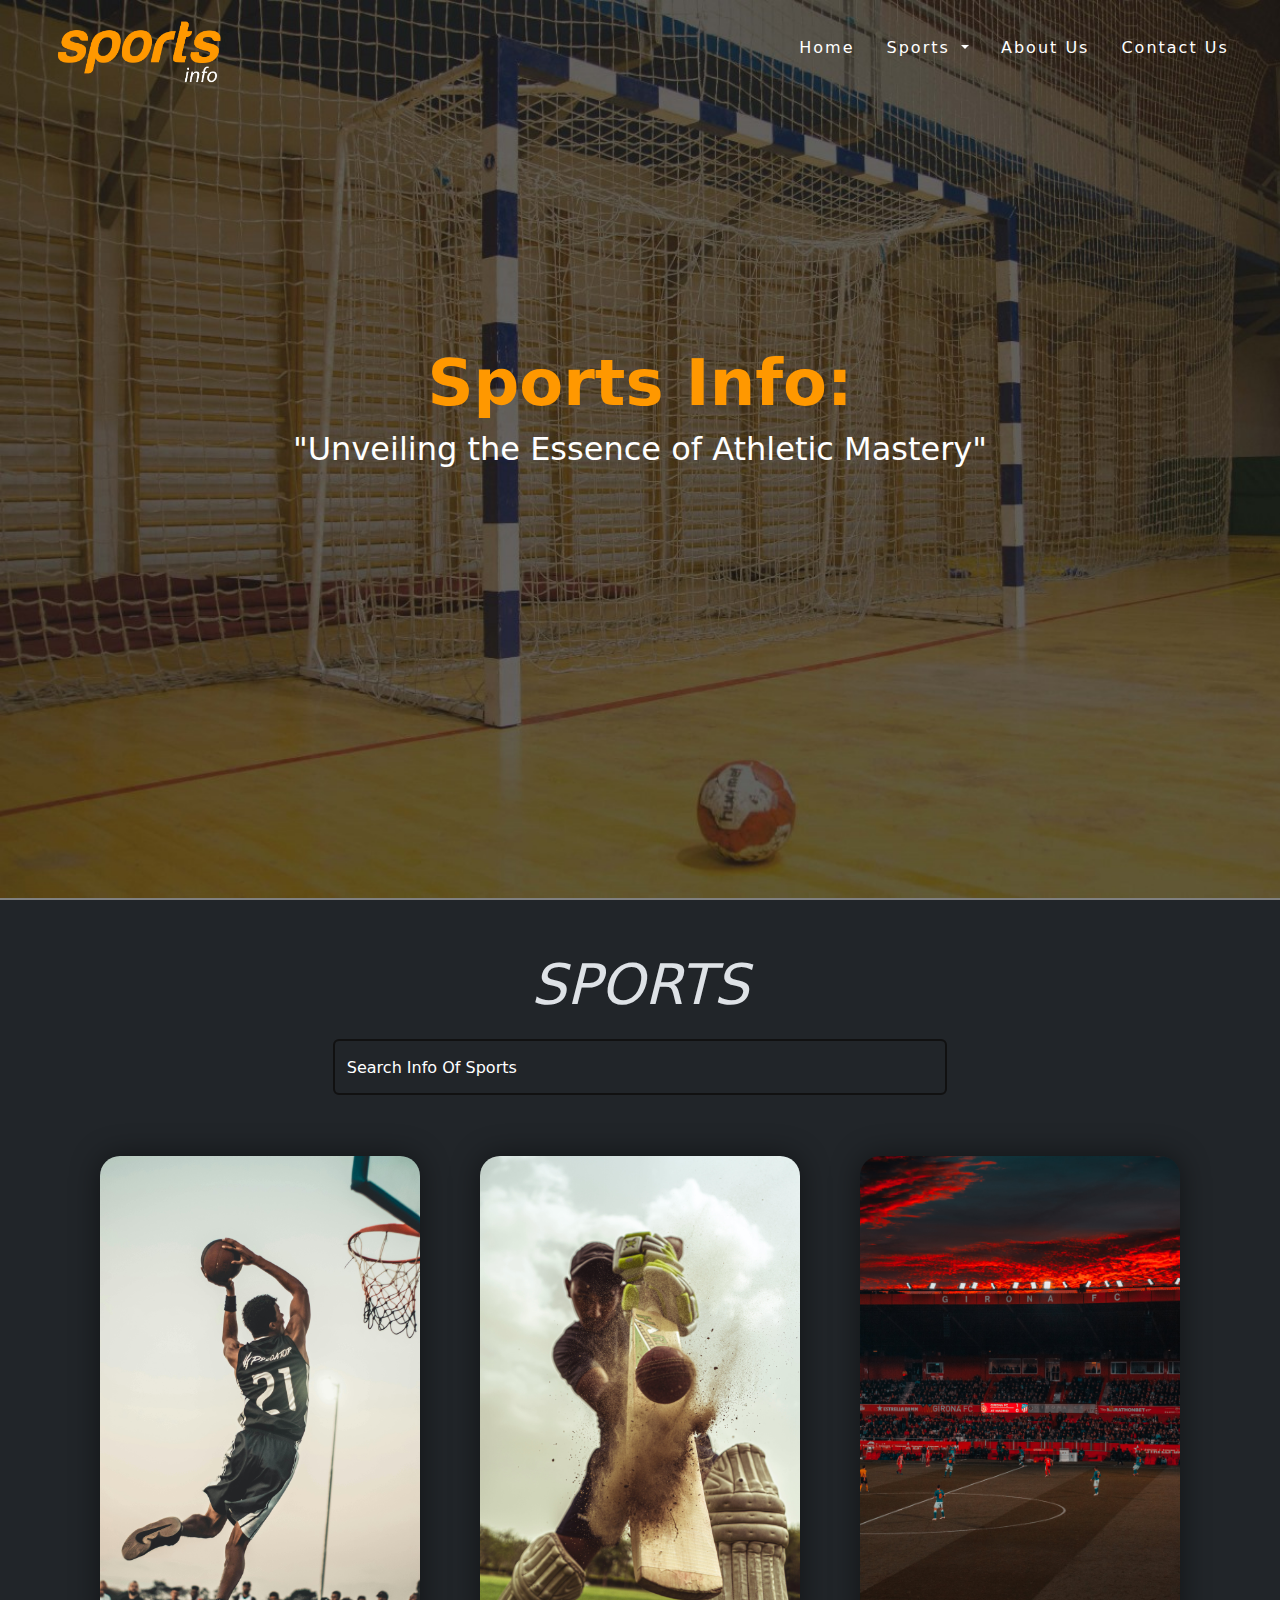
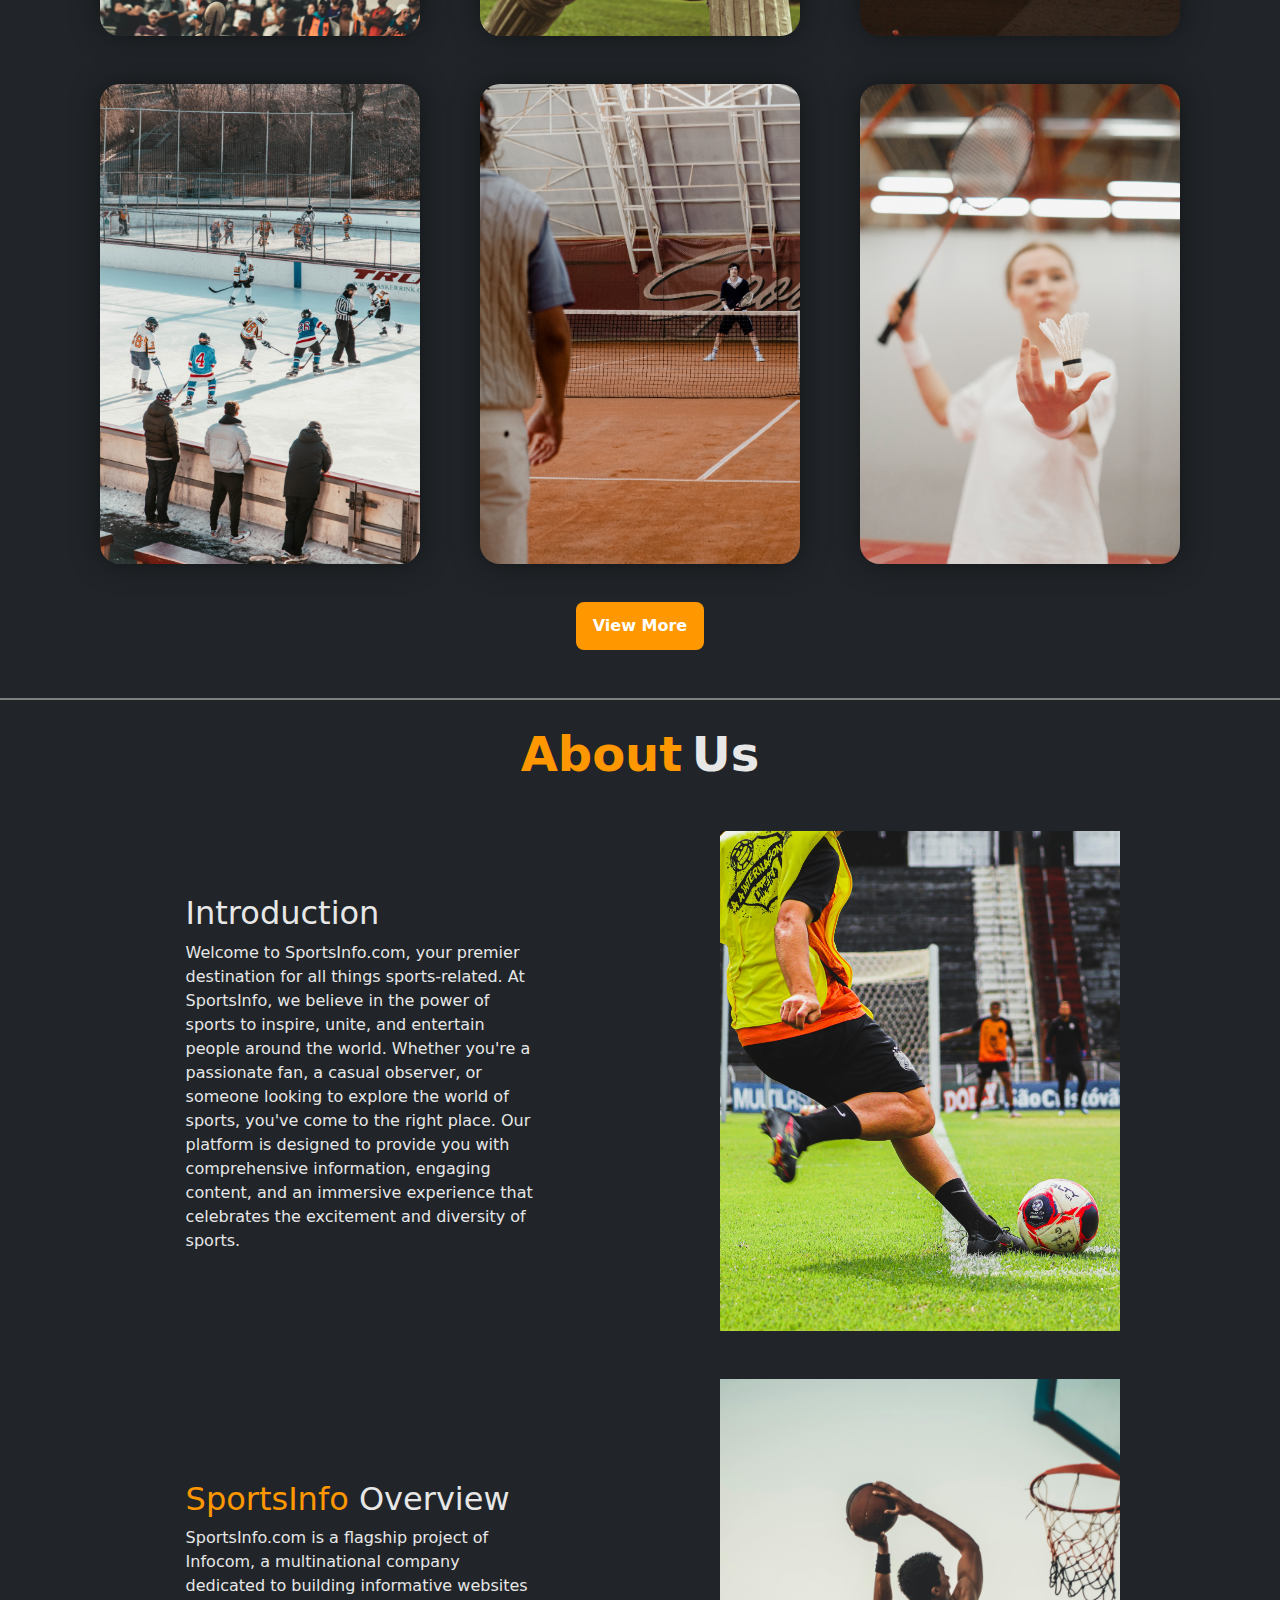
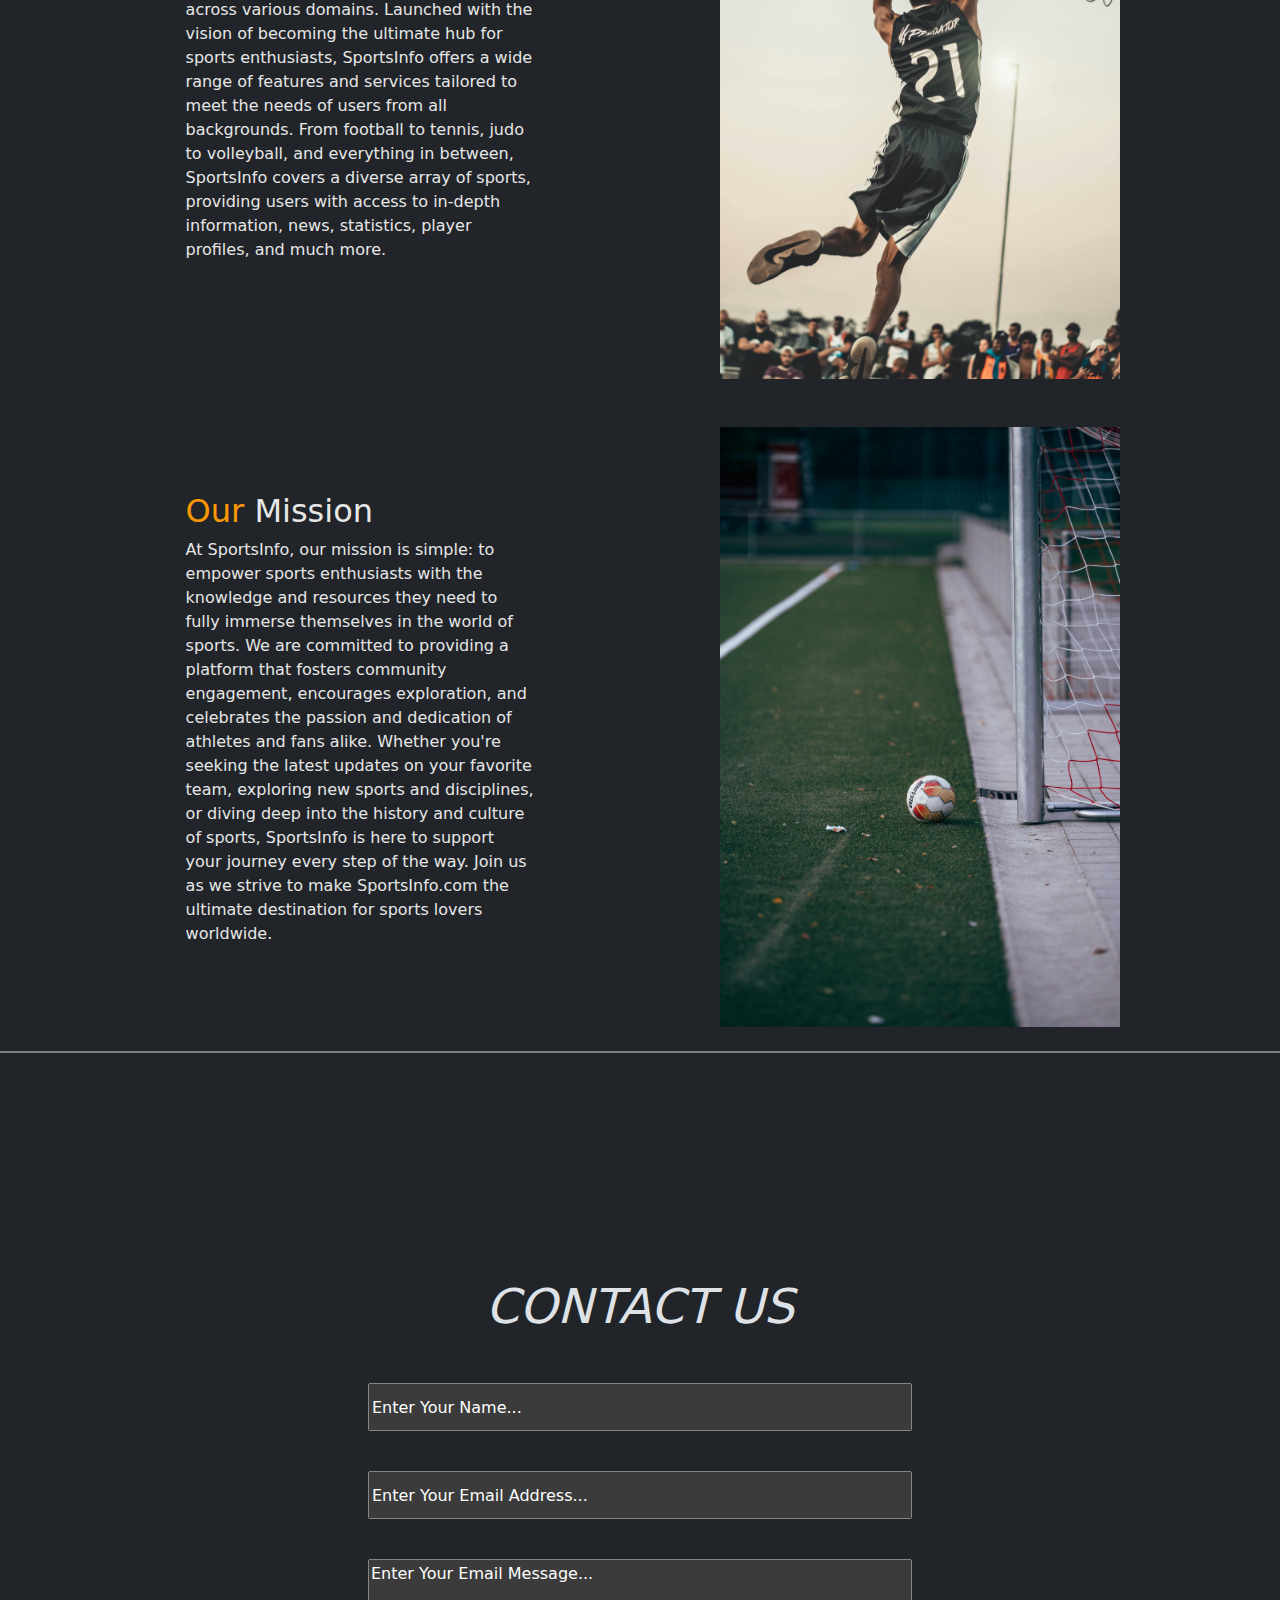
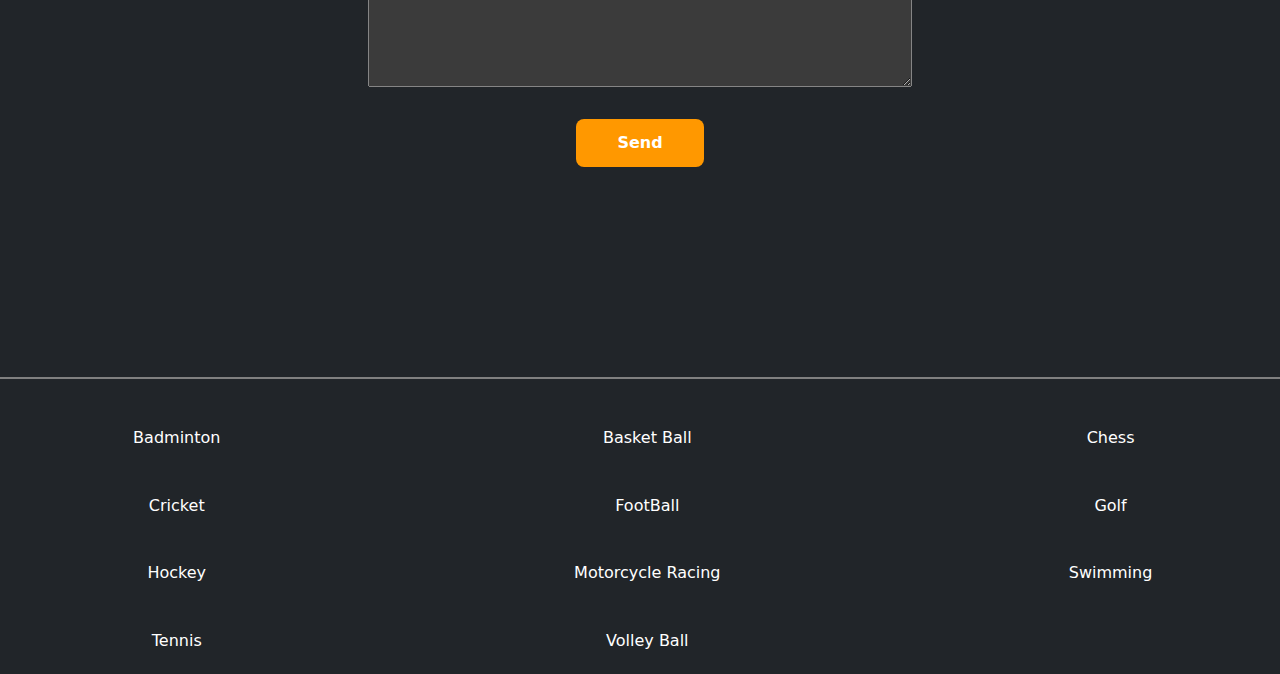
==== index.html @ 0c171a2e "nav change" ====
<!DOCTYPE html>
<html lang="en">

<head>
    <meta charset="UTF-8">
    <meta name="viewport" content="width=device-width, initial-scale=1.0">
    <title>Sports Info | Top Players</title>
  <link rel="shortcut icon" href="./asset/Sportsinfo 1-01 (1).png" type="image/x-icon">
    <link rel="stylesheet" href="style.css">
    <!-- j-query -->
    <script src="https://cdnjs.cloudflare.com/ajax/libs/jquery/3.7.1/jquery.min.js"></script>
    <!-- BS CSS -->
    <link rel="stylesheet" href="	https://cdn.jsdelivr.net/npm/bootstrap@5.3.3/dist/css/bootstrap.min.css">
    <!-- BS JS -->
    <script src="	https://cdn.jsdelivr.net/npm/bootstrap@5.3.3/dist/js/bootstrap.bundle.min.js"></script>
    <!-- font awesome  -->
    <link rel="stylesheet" href="https://cdnjs.cloudflare.com/ajax/libs/font-awesome/6.5.2/css/all.min.css">
</head>

<body data-bs-theme="dark" id="body" class="bg-dark">
    <!-- webnav start -->
    <section id="hero">
        <header>
            <nav class=" webnav">
                <a href="./index.html" class="logo">
                    <img src="./asset/Sportsinfo 12-01 (1).png" height="80px" width="auto" alt="logo">
                </a>
                <img src="./asset/hamburger menu.png" height="30em" width="30em" class="menu" id="humburger">

                <ul class="webnavul">
                    <li><a href="index.html">Home</a></li>
                    <li class="nav-item dropdown">
                        <a class="nav-link dropdown-toggle  " href="#" role="button" data-bs-toggle="dropdown"
                            aria-expanded="false">
                            Sports
                        </a>
                        <ul class="dropdown-menu">
                            <li><a class="dropdown-item" href="football.html">Football</a></li>
                            <li><a class="dropdown-item" href="hockey.html">Hockey</a></li>
                            <li><a class="dropdown-item" href="basketball.html">Basket-Ball</a></li>
                            <li><a class="dropdown-item" href="cricket.html">Cricket</a></li>
                            <li><a class="dropdown-item" href="badminton.html">Badmanton</a></li>
                            <li><a class="dropdown-item" href="motercycle.html">Motorcycle Racing</a></li>
                            <li><a class="dropdown-item" href="golf.html">Golf</a></li>
                            <li><a class="dropdown-item" href="chess.html">Chess</a></li>
                            <li><a class="dropdown-item" href="swimming.html">Swimming</a></li>
                        </ul>
                    </li>
                    <li><a href="#aboutus">About Us</a></li>
                    <li><a href="#contact">Contact Us</a></li>
                </ul>
            </nav>
        </header>

        <!-- hero-description -->
        <div class="hero-description">
            <h1>
                Sports Info:
            </h1>
            <h2 style="color: white ;"><span id="spanone">"Unveiling</span> <span id="spantwo">the Essence</span> <span
                    id="spanthree">of Athletic Mastery"</span>
            </h2>
        </div>
    </section>

    <!-- responsive nav start -->
    <nav class="respnav" id="resp-nav">
        <div class="resp-head">
            <a href="./index.html" class="logo">
                <img src="./asset/Sportsinfo 12-01 (1).png" height="80px" width="auto" alt="logo">
            </a>
            <img src="./asset/cross bar.png" height="40em" width="40em" class="cross">
        </div>
        <ul class="respul">
            <li><a href="index.html">Home</a></li>
            <li class="nav-item dropdown">
                <a class="nav-link dropdown-toggle  " href="#" role="button" data-bs-toggle="dropdown"
                    aria-expanded="false">
                    Sports
                </a>
                <ul class="dropdown-menu">
                    <li><a class="dropdown-item" href="football.html">Football</a></li>
                    <li><a class="dropdown-item" href="hockey.html">Hockey</a></li>
                    <li><a class="dropdown-item" href="basketball.html">Basket-Ball</a></li>
                    <li><a class="dropdown-item" href="cricket.html">Cricket</a></li>
                    <li><a class="dropdown-item" href="badminton.html">Badmanton</a></li>
                    <li><a class="dropdown-item" href="motercycle.html">Motorcycle Racing</a></li>
                    <li><a class="dropdown-item" href="golf.html">Golf</a></li>
                    <li><a class="dropdown-item" href="chess.html">Chess</a></li>
                    <li><a class="dropdown-item" href="swimming.html">Swimming</a></li>
                </ul>
            </li>
            <li><a href="#aboutus">About Us</a></li>
            <li><a href="#contact">Contact Us</a></li>
        </ul>
    </nav>

    <!-- sports section -->

    <section id="sports">
        <h2>
            SPORTS
        </h2>
        <div class="search-bar">
            <input type="search"class="form-control" placeholder="Search Info Of Sports" oninput="search()">
            <!-- <button>Search</button> -->
        </div>

        <div class="container text-center" id="product">
            <div class="row mt-0 mb-3  ">
                <div class="col mt-5">
                    <div class="grid-items" id="g1">
                        <div class="grid-overlay">
                            <h3 class="cardcontent">Basket-Ball</h3>
                            <p class="cardcontent">Basketball is a dynamic team sport played between two teams of five
                                players each.
                                The objective is to
                                score points by shooting a ball through the opponent's hoop. Fast-paced and requiring a
                                mix of skill and
                                teamwork, basketball is a globally popular sport.</p>
                            <a href="basketball.html" class="cardcontent">
                                <button>
                                    View More
                                </button>
                            </a>

                        </div>
                    </div>
                </div>
                <div class="col mt-5">
                    <div class="grid-items" id="g2">
                        <div class="grid-overlay">
                            <h3>Cricket</h3>
                            <p>Cricket is a bat-and-ball sport played between two teams of 11 players each. The batting
                                team aims to
                                score runs by hitting the ball and running between wickets, while the bowling team seeks
                                to dismiss
                                batsmen and limit runs. Popular formats include Tests, ODIs, and T20s, contributing to
                                cricket's global
                                appeal.</p>
                            <a href="cricket.html">
                                <button>
                                    View More
                                </button>
                            </a>
                        </div>
                    </div>
                </div>
                <div class="col mt-5">
                    <div class="grid-items" id="g3">
                        <div class="grid-overlay">
                            <h3>FootBall</h3>
                            <p>Football is a widely-loved team sport played with two teams of eleven players each. The
                                goal is to
                                score by kicking a ball into the opposing team's net. Renowned for its global
                                popularity, football
                                showcases teamwork, skillful plays, and thrilling competitions like the FIFA World Cup.
                            </p>
                            <a href="football.html">
                                <button>
                                    View More
                                </button>
                            </a>

                        </div>
                    </div>
                </div>
                <div class="col mt-5 ">
                    <div class="grid-items" id="g4">
                        <div class="grid-overlay">
                            <h3>Hockey</h3>
                            <p>Hockey is a dynamic team sport where two teams compete to score goals by hitting a puck
                                or ball into
                                the opponent's net with a stick. Whether played on ice or a field, hockey highlights
                                speed, skill, and
                                teamwork, making it a globally beloved sport.</p>
                            <a href="hockey.html">
                                <button>
                                    View More
                                </button>
                            </a>
                        </div>
                    </div>
                </div>
                <div class="col mt-5 ">
                    <div class="grid-items" id="g5">
                        <div class="grid-overlay">
                            <h3>Tennis</h3>
                            <p>Tennis is a racquet sport played individually or in pairs, aiming to score points by
                                hitting a ball
                                over a net into the opponent's court. Known for its fast-paced nature and strategic
                                gameplay, tennis is
                                played on various surfaces and enjoyed worldwide as both a recreational and competitive
                                sport.</p>
                            <a href="tennis.html">
                                <button>
                                    View More
                                </button>
                            </a>

                        </div>
                    </div>
                </div>
                <div class="col mt-5 ">
                    <div class="grid-items" id="g6">
                        <div class="grid-overlay">
                            <h3>Badminton</h3>
                            <p>Badminton is a racquet sport played by either two individuals (singles) or two pairs
                                (doubles) across a
                                rectangular court divided by a net. The objective is to score points by hitting a
                                shuttlecock over the
                                net, aiming to make it land in the opponent's side. Known for its quick rallies and
                                agility, badminton
                                is played indoors or outdoors, and it's a popular recreational and competitive sport
                                globally.</p>
                            <a href="badminton.html">
                                <button>
                                    View More
                                </button>

                            </a>
                        </div>
                    </div>
                </div>
            </div>
            <div>
                <button class="view-more more">
                    View More
                </button>

                <div id="more-grids">
                    <div class="row mt-0 mb-3 ">
                        <div class="col mt-5">
                            <div class="grid-items" id="g7">
                                <div class="grid-overlay">
                                    <h3>Motorcycle-Racing</h3>
                                    <p>Motorcycle racing is a high-speed sport where riders compete on specialized bikes
                                        in events like road
                                        racing and motocross. Known for its thrilling speed and skillful maneuvers,
                                        motorcycle racing attracts
                                        enthusiasts globally, from local races to prestigious international competitions
                                        like MotoGP.</p>
                                    <a href="motercycle.html">
                                        <button>
                                            View More
                                        </button>

                                    </a>
                                </div>
                            </div>
                        </div>
                        <div class="col mt-5">
                            <div class="grid-items" id="g8">
                                <div class="grid-overlay">
                                    <h3>VolleyBall</h3>
                                    <p>Volleyball is a team sport with six players on each side, aiming to score points
                                        by sending a ball
                                        over the net and into the opponent's court. It requires quick reflexes,
                                        teamwork, and strategic play.
                                        Popular in both recreational and competitive settings, volleyball is played
                                        globally, including beach
                                        volleyball as a popular variant.</p>
                                    <a href="vollyball.html">
                                        <button>
                                            View More
                                        </button>

                                    </a>
                                </div>
                            </div>
                        </div>
                        <div class="col mt-5">
                            <div class="grid-items" id="g9">
                                <div class="grid-overlay">
                                    <h3>Golf</h3>
                                    <p>Golf is a precision sport played on a course where players aim to hit a ball into
                                        holes with as few
                                        strokes as possible. It emphasizes individual skill and strategy, and it is
                                        enjoyed globally as both a
                                        recreational and competitive pursuit.</p>
                                    <a href="golf.html">
                                        <button>
                                            View More
                                        </button>

                                    </a>
                                </div>
                            </div>
                        </div>
                        <div class="col mt-5">
                            <div class="grid-items" id="g10">
                                <div class="grid-overlay">
                                    <h3>Chess</h3>
                                    <p>Chess is a classic board game played between two players on an 8x8 grid. The goal
                                        is to checkmate the
                                        opponent's king. Known for its strategic depth, chess is played globally,
                                        combining skill and
                                        foresight in a timeless and enduring game.</p>
                                    <a href="chess.html">
                                        <button>
                                            View More
                                        </button>

                                    </a>
                                </div>
                            </div>
                        </div>
                        <div class="col mt-5">
                            <div class="grid-items" id="g11">
                                <div class="grid-overlay">
                                    <h3>Swimming</h3>
                                    <p>Swimming is a water sport involving individuals moving through water using
                                        different strokes. It is
                                        both a competitive activity, with races in various styles, and a popular
                                        recreational pursuit for
                                        fitness. Swimmers may compete in pools or open water, and the sport enjoys
                                        global participation,
                                        highlighted in major events like the Olympics.</p>
                                    <a href="swimming.html">
                                        <button>
                                            View More
                                        </button>
                                    </a>
                                </div>
                            </div>
                        </div>
                    </div>
                    <div>
                        <button class=" view-less more" id="button-addon2">View Less</button>
                    </div>

                </div>
            </div>



    </section>

      <!-- about us section-->
  <section id="aboutus">
    <h2 style="text-align: center; font-size: 3rem; font-weight: bold;">
      <Span style="color: #ff9800; margin-right: 0.2em;">About</Span><span style="color: #e7e7e7;">Us</span>
    </h2>
    <div class="aboutouter d-lg-flex justify-content-lg-evenly align-items-lg-center mt-5">
      <div class="aboutcontent">
        <h2 style="color: #e7e7e7;">
          Introduction
        </h2>
        <p style=" color: #e7e7e7;">
          Welcome to SportsInfo.com, your premier destination for all things sports-related. At SportsInfo, we believe
          in the power of sports to inspire, unite, and entertain people around the world. Whether you're a passionate
          fan, a casual observer, or someone looking to explore the world of sports, you've come to the right place. Our
          platform is designed to provide you with comprehensive information, engaging content, and an immersive
          experience that celebrates the excitement and diversity of sports.
        </p>
      </div>
      <div class="aboutimg">
        <img src="./asset/about1.jpg" class="intro img-fluid" alt="aboutimg" height="300px"
          width="400px">
      </div>
    </div>
    <div class="aboutouter d-lg-flex justify-content-lg-evenly align-items-lg-center mt-5">
      <div class="aboutcontent">
        <h2>
          <span style="color: #ff9800;">SportsInfo</span>
          <Span style="color: #e7e7e7;">Overview</Span>
        </h2>
        <p style="color: #e7e7e7;">
          SportsInfo.com is a flagship project of Infocom, a multinational company dedicated to building informative
          websites across various domains. Launched with the vision of becoming the ultimate hub for sports enthusiasts,
          SportsInfo offers a wide range of features and services tailored to meet the needs of users from all
          backgrounds. From football to tennis, judo to volleyball, and everything in between, SportsInfo covers a
          diverse array of sports, providing users with access to in-depth information, news, statistics, player
          profiles, and much more.
        </p>
      </div>
      <div class="aboutimg">
        <img src="./asset/g1.jpg" class="intro img-fluid" alt="aboutimg" height="300px"
          width="400px">
      </div>

    </div>
    <div class="aboutouter d-lg-flex justify-content-lg-evenly align-items-lg-center mt-5 mb-4">
      <div class="aboutcontent">
        <h2>
          <span style="color: #ff9800; ">Our</span>
          <Span style="color: #e7e7e7;">Mission</Span>
        </h2>
        <p style=" color: #e7e7e7;">
          At SportsInfo, our mission is simple: to empower sports enthusiasts with the knowledge and resources they need
          to fully immerse themselves in the world of sports. We are committed to providing a platform that fosters
          community engagement, encourages exploration, and celebrates the passion and dedication of athletes and fans
          alike. Whether you're seeking the latest updates on your favorite team, exploring new sports and disciplines,
          or diving deep into the history and culture of sports, SportsInfo is here to support your journey every step
          of the way. Join us as we strive to make SportsInfo.com the ultimate destination for sports lovers worldwide.
        </p>
      </div>
      <div class="aboutimg">
        <img src="./asset/about3.jpg" class="intro img-fluid" alt="aboutimg" height="300px" width="400px">
      </div>
    </div>
    </div>
  </section>

  <!-- contact us section -->
  <section id="contact">
    <h2>CONTACT US</h2>

    <form action="https://formsubmit.co/zaighamhaider8@gmail.com" method="POST">
      <!-- <label for="name"></label> -->
      <input type="text" name="Name" required placeholder="Enter Your Name...">
      <!-- <label for="email"></label> -->
      <input type="email" name="Email" required placeholder="Enter Your Email Address...">
      <!-- <label for="email"></label> -->
      <textarea name="Message" placeholder="Enter Your Email Message..."></textarea>
      <button type="submit" class="more mt-2">Send</button>
    </form>
  </section>


  <!-- footer section -->
  <footer>
    <table>
      <tr>
        <a href="badminton.html">
          <th>Badminton</th>
        </a>
        <a href="basketball.html">
          <th>Basket Ball </th>
        </a>
        <a href="chess.html">
          <th>Chess</th>
        </a>
      </tr>
      <tr>
        <a href="cricket.html">
          <th>Cricket</th>
        </a>
        <a href="football.html">
          <th>FootBall </th>
        </a>
        <a href="golf.html">
          <th>Golf</th>
        </a>
      </tr>
      <tr>
        <a href="hockey.html">
          <th>Hockey</th>
        </a>
        <a href="motercycle.html">
          <th>Motorcycle Racing </th>
        </a>
        <a href="swimming.html">
          <th>Swimming</th>
        </a>
      </tr>
      <tr>
        <a href="tennis.html">
          <th>Tennis</th>
        </a>
        <a href="vollyball.html">
          <th>Volley Ball </th>
        </a>
      </tr>
    </table>
  </footer>















    <!-- navbar jquery start -->
    <script>
        $(document).ready(
            function () {
                $('.menu').click(
                    function () {
                        $('.respnav').animate(
                            {
                                "right": "0%",

                            }
                        );
                        $('.respnav').animate(
                            {
                                "right": "0%",

                            }
                        );
                    }
                );
                $(".cross").click(
                    function () {
                        $('.respnav').animate(
                            {
                                "right": "-100%",

                            }
                        )

                    }
                )
                $("#aboutli").click(
                    function () {
                        $('.respnav').animate(
                            {
                                "right": "-100%",

                            }, 800
                        )
                    }
                );
                $("#servicesli").click(
                    function () {
                        $('.respnav').animate(
                            {
                                "right": "-100%",

                            }, 800
                        )
                    }
                );
                $("#skillli").click(
                    function () {
                        $('.respnav').animate(
                            {
                                "right": "-100%",

                            }, 800
                        )
                    }
                );
                $("#projectli").click(
                    function () {
                        $('.respnav').animate(
                            {
                                "right": "-100%",

                            }, 800
                        )
                    }
                );
                $("#contactli").click(
                    function () {
                        $('.respnav').animate(
                            {
                                "right": "-100%",

                            }, 800
                        )
                    }
                );
                // grid view more view less btn
                $('.view-more').click(function () {
                    $('#more-grids').show()
                    $(this).hide()
                })
                $('.view-less').click(function () {
                    $('#more-grids').hide()
                    $('.view-more').show()
                })
            }
        );


    </script>
</body>

</html>
---- style.css ----
body {
    margin: 0%;
    padding: 0%;
    box-sizing: border-box;
    overflow-x: hidden;
}

html {
    scroll-behavior: smooth;
}

a {
    color: #fff !important;
    text-decoration: none !important;
}

/* hero section */
#hero {
    height: 100vh;
    width: 100%;
    background-image: url(./asset/herobg.jpg);
    background-size: cover;
}

.hero-description {
    display: flex;
    flex-direction: column;
    justify-content: center;
    align-items: center;
    text-align: center;
    height: 70%;
    width: 100%;
}

.hero-description h1 {
    color: #ff9800 !important;
    font-size: 4rem !important;
    font-weight: 900 !important;
}

#spanone {
    animation: 2s alpha;
}

#spantwo {
    animation: 3s alpha;
}

#spanthree {
    animation: 4s alpha;
}

@keyframes alpha {
    0% {
        opacity: 0;
        color: #ff9800;
    }

    25% {
        color: #c7903c;
    }

    50% {
        color: #7e5d2b;
    }

    75% {
        color: #bdb9b3;
    }

    100% {
        opacity: 1;
        color: white;
    }
}

/* webnav start */
.webnav {
    display: flex;
    justify-content: space-between;
    align-items: center;
    height: 6em;
    background-color: none;
    padding: 0% 4%;
    position: relative;
    z-index: 10 !important;
}

.webnavul {
    display: flex;
    align-items: center;
    margin: 0%;
}

li {
    list-style: none;
    margin-left: 2em;
    font-weight: 500;
    transition: 0.3s;
    letter-spacing: 2px;
}

li:hover {
    color: #ff9800;
}

.webnavul a {
    text-decoration: none;
}

/* resp nav start */
.respnav {
    height: 100vh;
    width: 100%;
    background-color: #111;
    z-index: 999;
    position: fixed;
    top: 0%;
    right: -100%;
}

.resp-head {
    display: flex;
    justify-content: space-between;
    align-items: center;
    padding: 0% 6%;
    height: 6em;
}

.respul {
    height: 70vh;
    width: 80%;
    display: flex;
    flex-direction: column;
    justify-content: center;
    gap: 2.5em;
    align-items: start;
    font-size: 1.5rem;
    text-align: left;
    padding: 0%;
    margin: 0%;
}

.respul {
    color: #fff !important;
    text-decoration: none;
}

/* menu section start */
.menu {
    cursor: pointer;
    display: none;
}

/* media query for resp */
@media(max-width:768px) {
    .webnav {
        display: flex;
        justify-content: space-between;
        align-items: center;
        height: 6em;
        background-color: none;
        padding: 0% 6%;
    }

    .menu {
        height: 3.2em;
        width: 3.2em;
        display: flex;
        flex-direction: column;
        justify-content: space-evenly;
        align-items: center;
    }

    .webnav ul {
        display: none;
    }
}

@media(min-width:770px) {
    .respul {
        display: none;
    }

    .respnav {
        height: 100vh;
        width: 100%;
        position: absolute;
        top: 0%;
        display: none;
    }
}

/* hero-decription resp */
@media(max-width:380px) {
    .hero-description h1 {
        color: #ff9800 !important;
        font-size: 3rem !important;
        font-weight: 900 !important;
    }
}

/* sports section */

#sports {
    height: fit-content;
    width: 100%;
    display: flex;
    flex-direction: column;
    justify-content: center;
    align-items: center;
    padding: 2%;
}

#sports h2 {
    text-shadow: 0px 0px 8px 2px #ff9800;
    font-style: italic;
    font-size: 3.5rem;
}

.search-bar {
    display: flex;
    justify-content: center;
    align-items: center;
    gap: 1.5em;
}

.search-bar input {
    height: 3.5em;
    width: 40em;
    /* background-color: transparent; */
    border: 2px solid #111;
    margin: 2%;
}

.search-bar input:focus {
    box-shadow: none;
    border: 2px solid black;
}

::placeholder {
    color: #fff !important;
}

.search-bar button {
    height: 3.5em;
    width: 8em;
    background-color: #ff9800;
    transition: 0.5s;
    border-radius: 8px;
    border: none;
    font-weight: bold;
}

.search-bar button:hover {
    background-color: #b97103de !important;
}
@media(max-width:760px){
    .search-bar input {
        height: 3.5em;
        width: 30em;
        /* background-color: transparent; */
        border: 2px solid #111;
        margin: 2%;
    }
}
@media(max-width:500px){
    .search-bar input {
        height: 3.5em;
        width: 19em;
        /* background-color: transparent; */
        border: 2px solid #111;
        margin: 2%;
    }
}
.col {
    display: flex !important;
    justify-content: center !important;
}

.grid-items {
    width: 20em;
    height: 30em;
    position: relative;
    border-radius: 20px;
    box-shadow: 0px 0px 30px 0px rgba(0, 0, 0, 0.475);
    overflow: hidden;
}

#g1 {
    background-image: url(./asset/g1.jpg);
    background-size: cover;
}

#g2 {
    background-image: url(./asset/g2.jpg);
    background-size: cover;
}

#g3 {
    background-image: url(./asset/g3.jpg);
    background-size: cover;
}
#g4 {
    background-image: url(./asset/g4.jpg);
    background-size: cover;
}

#g5 {
    background-image: url(./asset/g5.jpg);
    background-size: cover;
}

#g6 {
    background-image: url(./asset/g6.jpg);
    background-size: cover;
}
#g7 {
    background-image: url(./asset/g7.jpg);
    background-size: cover;
}

#g8 {
    background-image: url(./asset/g8.jpg);
    background-size: cover;
}
#g9 {
    background-image: url(./asset/g9.jpg);
    background-size: cover;
}

#g10 {
    background-image: url(./asset/g10.jpg);
    background-size: cover;
}

#g11 {
    background-image: url(./asset/g11.jpg);
    background-size: cover;
}
.grid-overlay {
    height: 100%;
    width: 100%;
    background-color: #111111cc;
    border-radius: 20px;
    display: flex;
    flex-direction: column;
    justify-content: center;
    align-items: center;
    text-align: center;
    position: absolute;
    bottom: -100%;
    transition: 0.8s;
    gap: 1.5em;
    padding: 0% 2%;
}

.grid-items:hover .grid-overlay {
    bottom: 0%;
}

.grid-overlay button {
    height: 2.5em;
    width: 8em;
    border-radius: 8px;
    border: 2px solid #fff;
    background-color: transparent;
}

.more{
    width: 8em !important;
    height: 3em !important;
    background-color: #ff9800;
    color: #fff;
    border: none;
    border-radius: 8px;
    font-weight: bold;
    margin: 2%;
}
#more-grids{
    display: none;
}

/* about us section */
/* about us section */
@media(max-width:1000px){
    .aboutcontent{
       text-align: center !important;
       margin: 0% auto !important;
       padding: 0% 2% !important;
       width: 20em !important;
    }
    .aboutimg{
        display: flex !important;
        justify-content: center !important;
        align-items: center !important;    
    }
}
@media(max-width:990px){
.aboutimg img{
    width: 300px;
}
}
.aboutcontent{
    height: fit-content;
    width: 25em;
    padding: 0% 2%;
}

/* contact us section */
#contact{
    height: 100vh;
    width: 100%;
    display: flex;
    flex-direction: column;
    justify-content: center;
    align-items: center;
}
#contact h2{
    margin-bottom: 1em;
    font-size: 3rem;
    font-style: italic;
}
form{
    display: flex;
    flex-direction: column;
    justify-content: center;
    align-items: left;
    gap: 1.5em;
    height: 30em;
    width: 40em;
    /* border: 2px solid white; */
    height: fit-content;
    width: max-content;
}
form textarea{
    height: 8em;
    width: 34em;
}
form input{
    width: 34em;
    margin-bottom: 1em !important;
    height: 3em;
}
form button{
    align-self: center;
}

@media(max-width:600px){
    form input{
        width: 25em;
        margin-bottom: 1em !important;
        height: 3em;
    }
    form textarea{
        height: 8em;
        width: 25em;
    }
    form{
        display: flex;
        flex-direction: column;
        justify-content: center;
        align-items: center;
        height: 30em;
        width: 40em;
        height: fit-content;
        width: max-content;
    }
    
}
@media(max-width:500px){
    form{
        display: flex;
        flex-direction: column;
        justify-content: center;
        align-items: center;
        height: 30em;
        width: 40em;
        height: fit-content;
        width: max-content;
    }
    form input{
        width: 18em;
        margin-bottom: 1em !important;
        height: 3em;
    }
    form textarea{
        height: 8em;
        width: 18em;
    }
    form{
        width: 28em;
    }
    
}

/* footer */
footer{
    width: 100%;
    height: 30vh;
}
table{
    width: 100%;
    text-align: center;
    height: 100%;
    color: #fff !important;
}
table a, th{
    font-weight: 200 !important;
}

/* scroll bar */

::-webkit-scrollbar {
    width: 10px;
}

/* Handle */
::-webkit-scrollbar-thumb {
    background: #ff9800;
    border-radius: 45px;
}

section{
    border-bottom: 2px solid gray;
    margin-bottom: 2%;
}
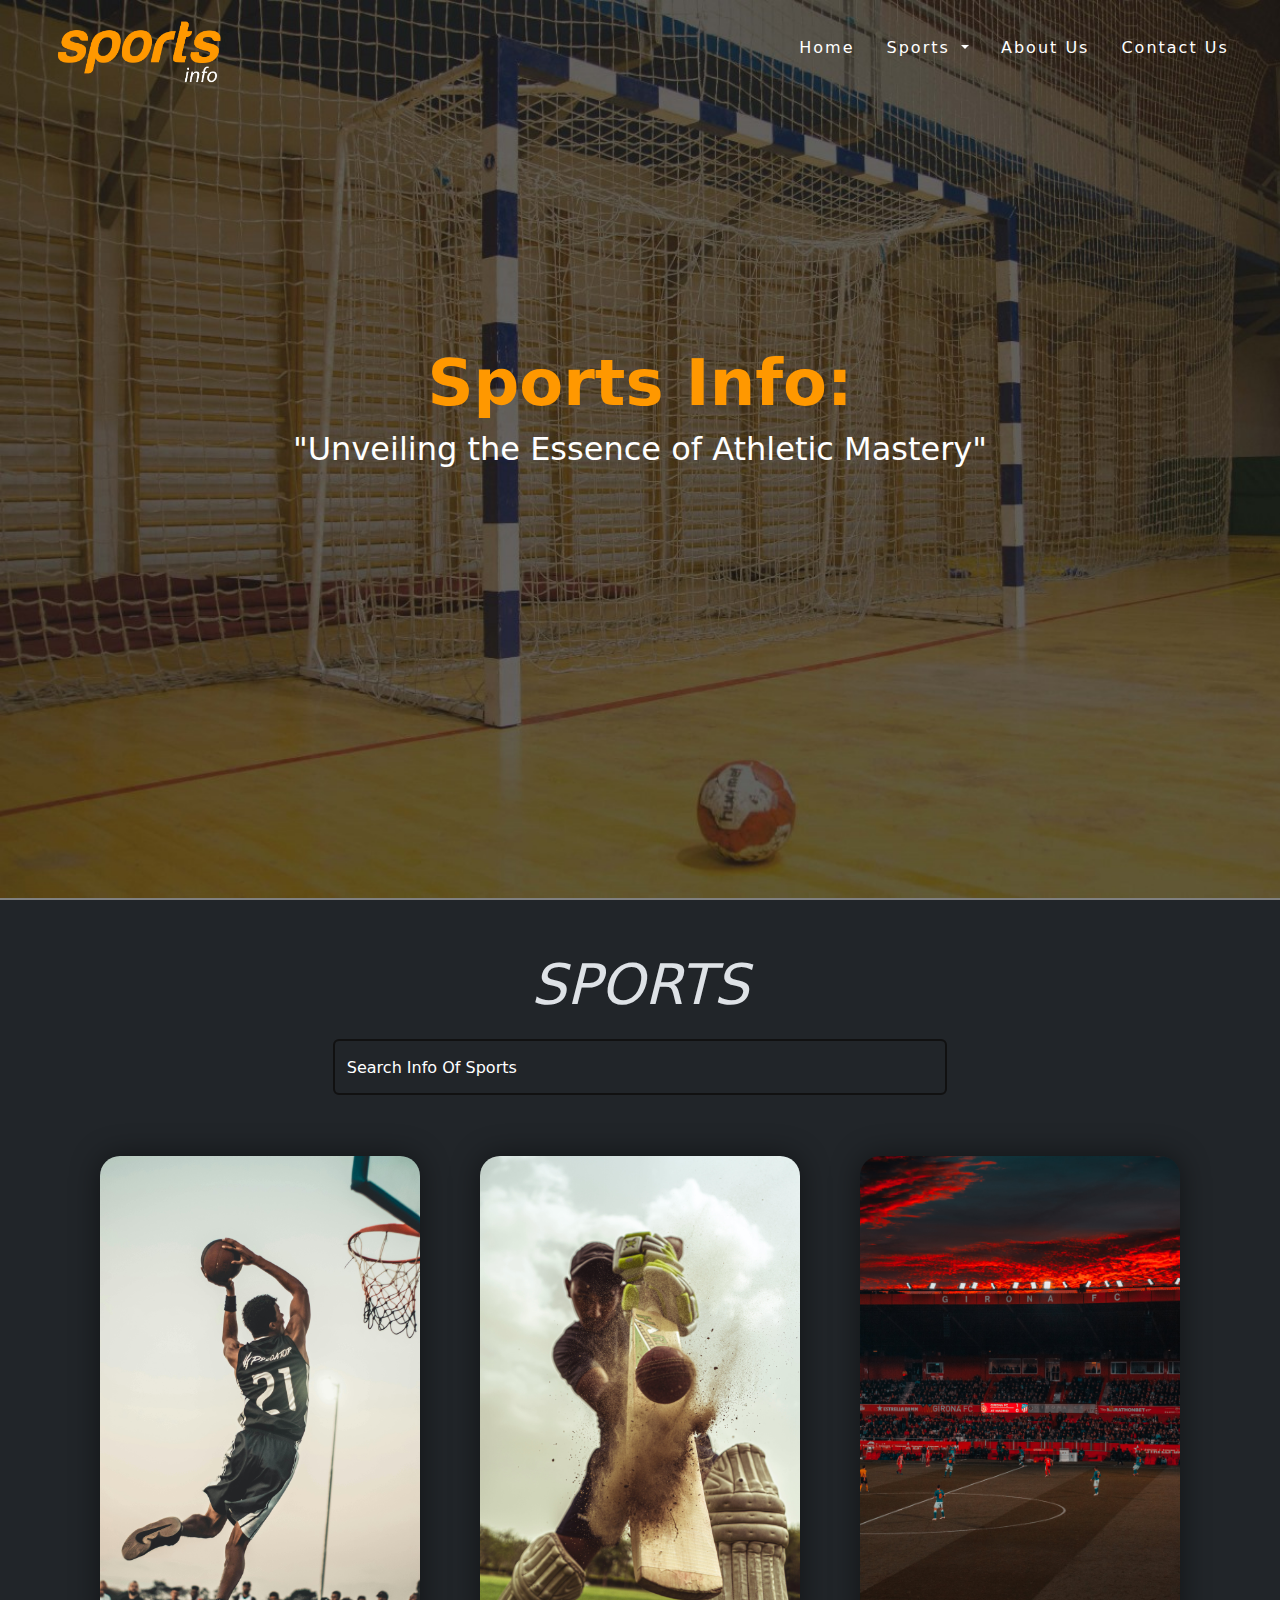
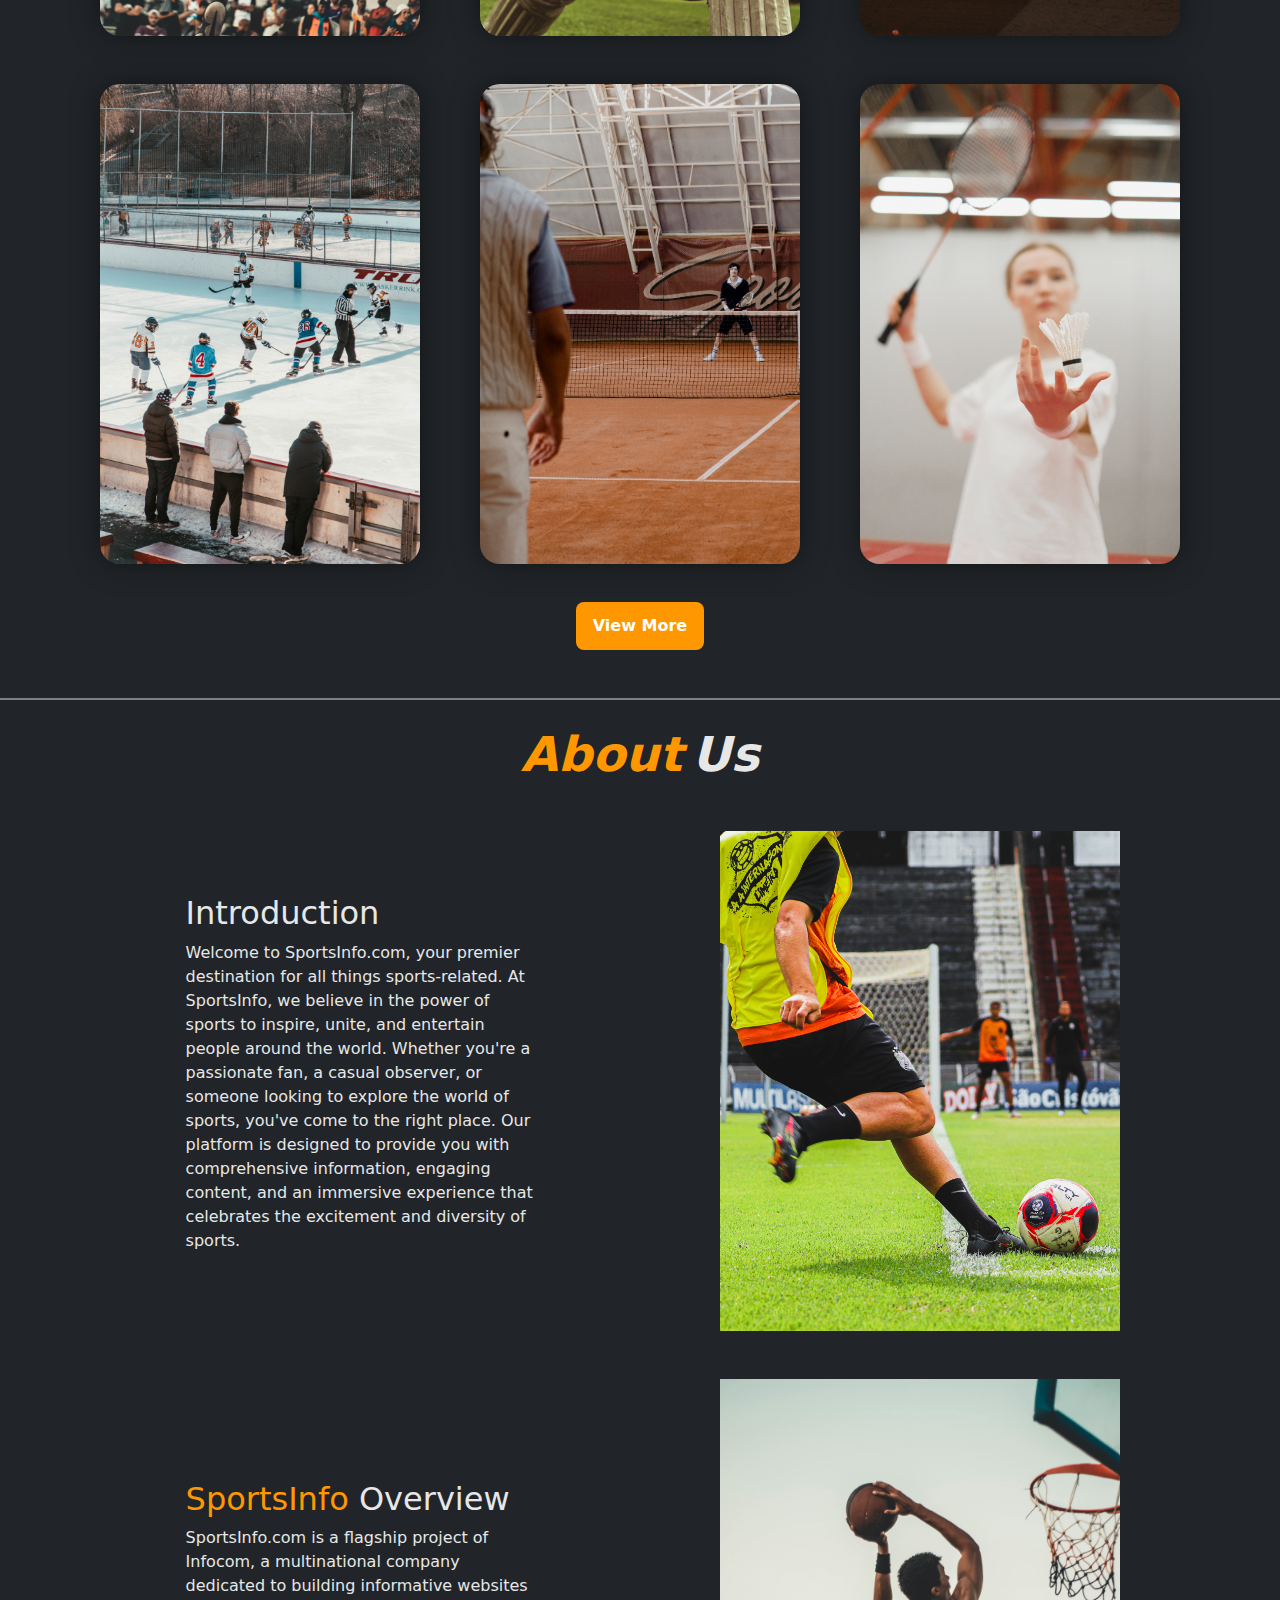
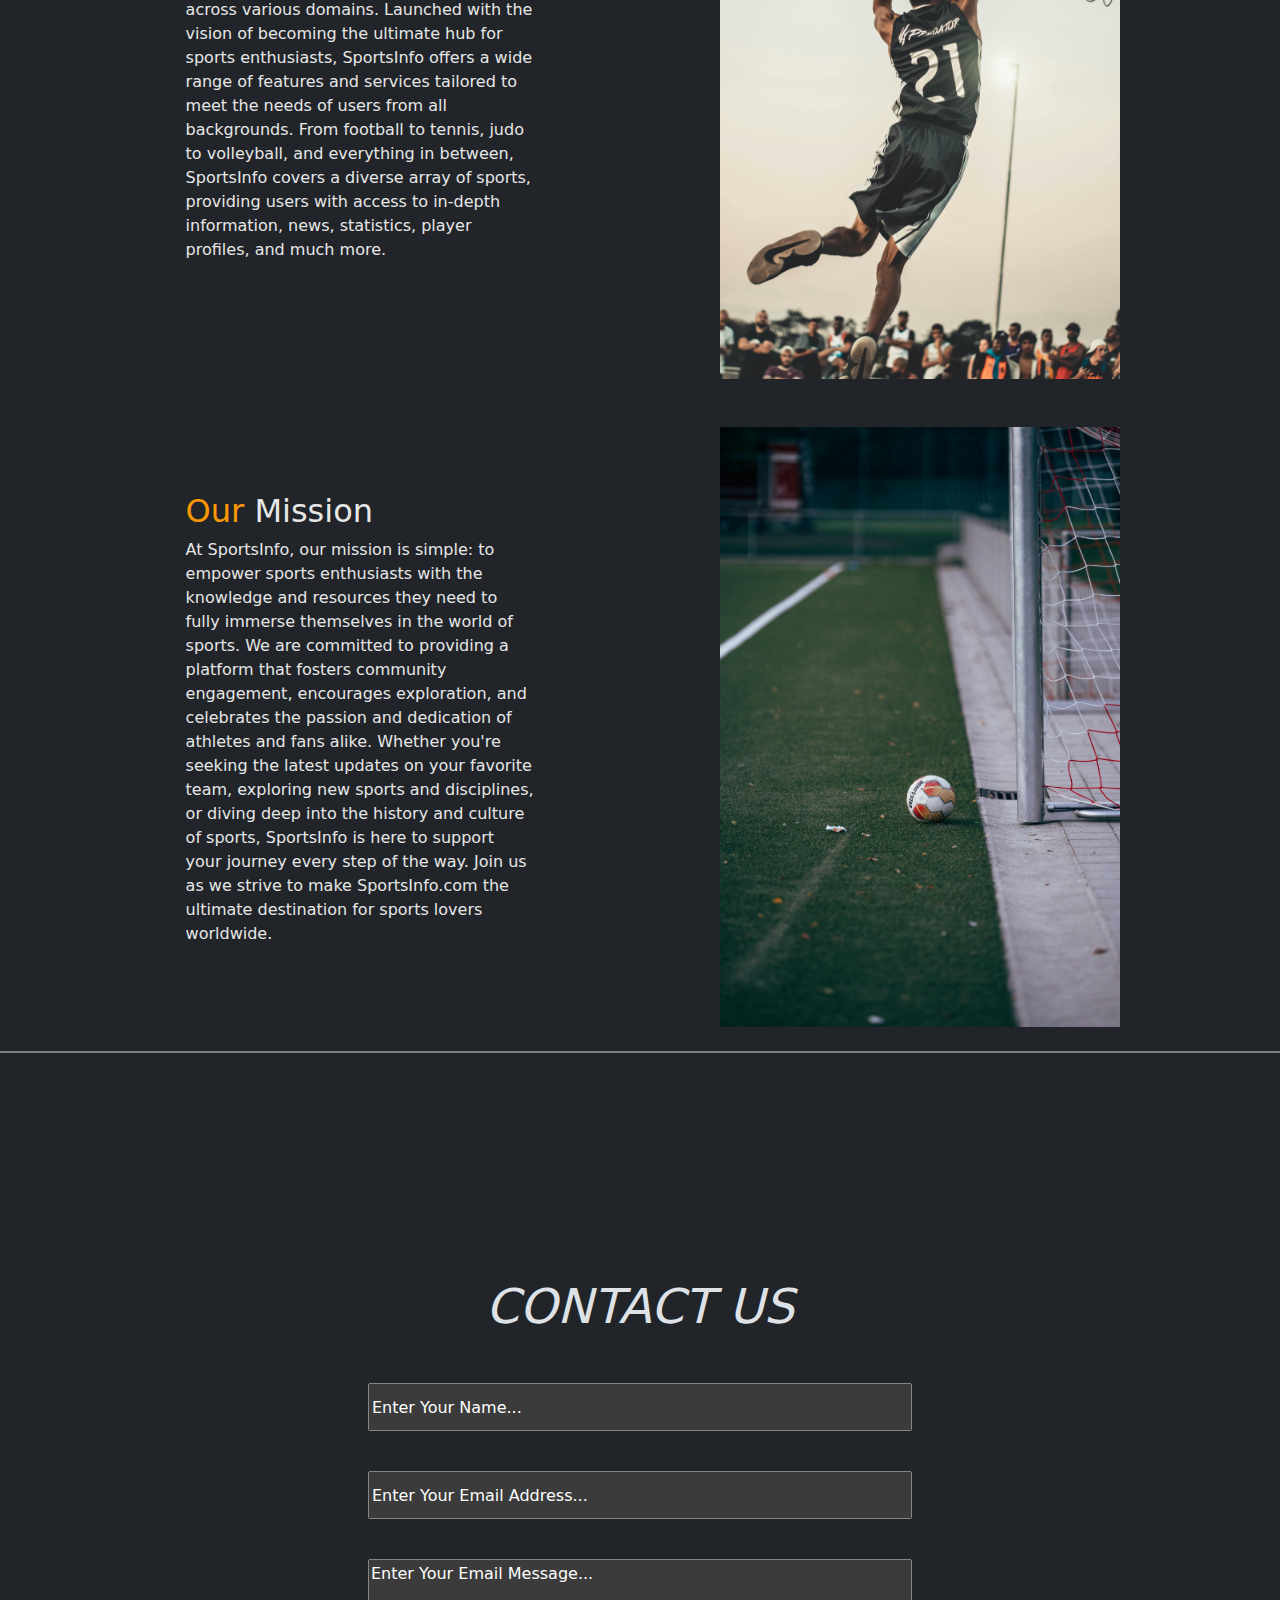
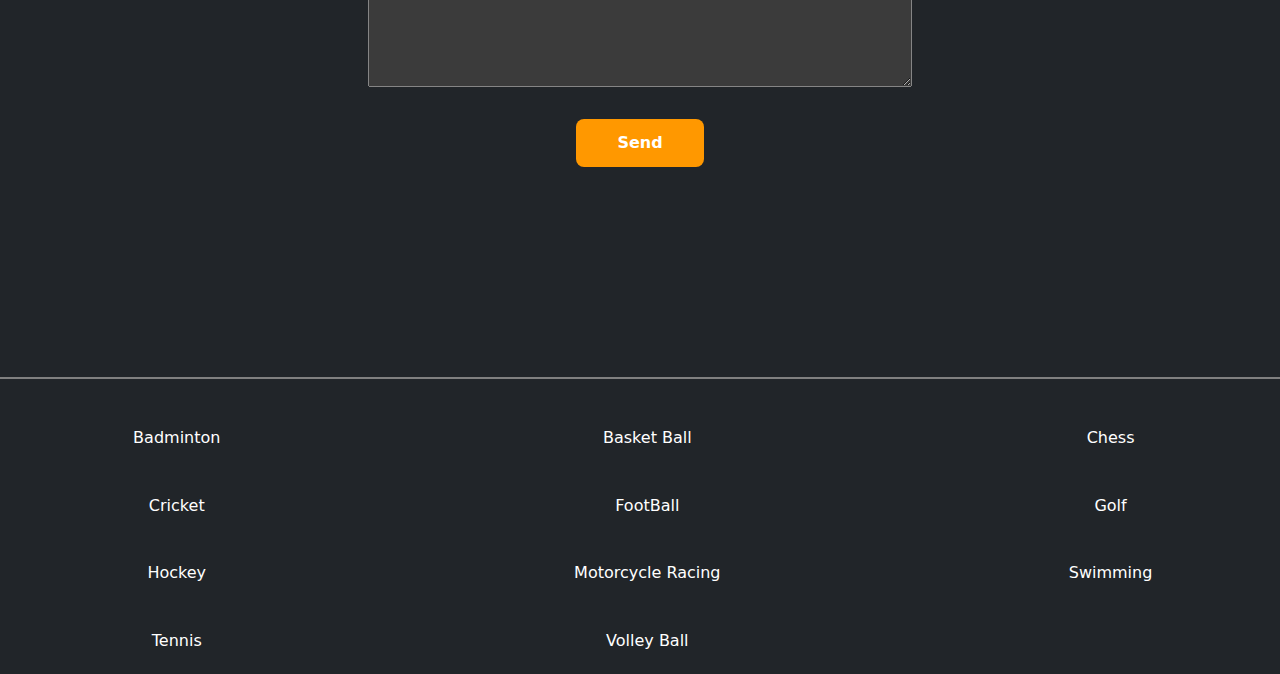
==== commit 83ba5317: "done" ====
--- a/index.html
+++ b/index.html
@@ -5,7 +5,7 @@
     <meta charset="UTF-8">
     <meta name="viewport" content="width=device-width, initial-scale=1.0">
     <title>Sports Info | Top Players</title>
-  <link rel="shortcut icon" href="./asset/Sportsinfo 1-01 (1).png" type="image/x-icon">
+    <link rel="shortcut icon" href="./asset/Sportsinfo 1-01 (1).png" type="image/x-icon">
     <link rel="stylesheet" href="style.css">
     <!-- j-query -->
     <script src="https://cdnjs.cloudflare.com/ajax/libs/jquery/3.7.1/jquery.min.js"></script>
@@ -17,10 +17,9 @@
     <link rel="stylesheet" href="https://cdnjs.cloudflare.com/ajax/libs/font-awesome/6.5.2/css/all.min.css">
 </head>
 
-<body data-bs-theme="dark" id="body" class="bg-dark">
+<body data-bs-theme="dark">
     <!-- webnav start -->
     <section id="hero">
-        <header>
             <nav class=" webnav">
                 <a href="./index.html" class="logo">
                     <img src="./asset/Sportsinfo 12-01 (1).png" height="80px" width="auto" alt="logo">
@@ -50,7 +49,6 @@
                     <li><a href="#contact">Contact Us</a></li>
                 </ul>
             </nav>
-        </header>
 
         <!-- hero-description -->
         <div class="hero-description">
@@ -64,36 +62,35 @@
     </section>
 
     <!-- responsive nav start -->
-    <nav class="respnav" id="resp-nav">
+    <div class="respnav" id="resp-nav">
         <div class="resp-head">
-            <a href="./index.html" class="logo">
-                <img src="./asset/Sportsinfo 12-01 (1).png" height="80px" width="auto" alt="logo">
+          <a href="./index.html" class="logo">
+            <img src="./asset/Sportsinfo 12-01 (1).png" id="logo" height="80px" width="auto" alt="logo">
+          </a>
+          <img src="./asset/cross bar.png" height="40em" width="40em" class="cross">
+        </div>
+        <ul class="respul">
+          <li><a href="index.html">Home</a></li>
+          <li class="nav-item dropdown">
+            <a class="nav-link dropdown-toggle  " href="#" role="button" data-bs-toggle="dropdown" aria-expanded="false">
+              Sports
             </a>
-            <img src="./asset/cross bar.png" height="40em" width="40em" class="cross">
-        </div>
-        <ul class="respul">
-            <li><a href="index.html">Home</a></li>
-            <li class="nav-item dropdown">
-                <a class="nav-link dropdown-toggle  " href="#" role="button" data-bs-toggle="dropdown"
-                    aria-expanded="false">
-                    Sports
-                </a>
-                <ul class="dropdown-menu">
-                    <li><a class="dropdown-item" href="football.html">Football</a></li>
-                    <li><a class="dropdown-item" href="hockey.html">Hockey</a></li>
-                    <li><a class="dropdown-item" href="basketball.html">Basket-Ball</a></li>
-                    <li><a class="dropdown-item" href="cricket.html">Cricket</a></li>
-                    <li><a class="dropdown-item" href="badminton.html">Badmanton</a></li>
-                    <li><a class="dropdown-item" href="motercycle.html">Motorcycle Racing</a></li>
-                    <li><a class="dropdown-item" href="golf.html">Golf</a></li>
-                    <li><a class="dropdown-item" href="chess.html">Chess</a></li>
-                    <li><a class="dropdown-item" href="swimming.html">Swimming</a></li>
-                </ul>
-            </li>
-            <li><a href="#aboutus">About Us</a></li>
-            <li><a href="#contact">Contact Us</a></li>
+            <ul class="dropdown-menu">
+              <li><a class="dropdown-item" href="football.html">Football</a></li>
+              <li><a class="dropdown-item" href="hockey.html">Hockey</a></li>
+              <li><a class="dropdown-item" href="basketball.html">Basket-Ball</a></li>
+              <li><a class="dropdown-item" href="cricket.html">Cricket</a></li>
+              <li><a class="dropdown-item" href="badminton.html">Badmanton</a></li>
+              <li><a class="dropdown-item" href="motercycle.html">Motorcycle Racing</a></li>
+              <li><a class="dropdown-item" href="golf.html">Golf</a></li>
+              <li><a class="dropdown-item" href="chess.html">Chess</a></li>
+              <li><a class="dropdown-item" href="swimming.html">Swimming</a></li>
+            </ul>
+          </li>
+          <li><a href="./index.html" id="aboutli">About Us</a></li>
+          <li><a href="./index.html" id="contactli">Contact Us</a></li>
         </ul>
-    </nav>
+      </div>
 
     <!-- sports section -->
 
@@ -102,13 +99,13 @@
             SPORTS
         </h2>
         <div class="search-bar">
-            <input type="search"class="form-control" placeholder="Search Info Of Sports" oninput="search()">
-            <!-- <button>Search</button> -->
+            <input type="search" class="form-control" id="search-item" oninput="search()"
+                placeholder="Search Info Of Sports">
         </div>
 
         <div class="container text-center" id="product">
             <div class="row mt-0 mb-3  ">
-                <div class="col mt-5">
+                <div class="col mt-5 prodItems">
                     <div class="grid-items" id="g1">
                         <div class="grid-overlay">
                             <h3 class="cardcontent">Basket-Ball</h3>
@@ -127,7 +124,7 @@
                         </div>
                     </div>
                 </div>
-                <div class="col mt-5">
+                <div class="col mt-5 prodItems">
                     <div class="grid-items" id="g2">
                         <div class="grid-overlay">
                             <h3>Cricket</h3>
@@ -146,7 +143,7 @@
                         </div>
                     </div>
                 </div>
-                <div class="col mt-5">
+                <div class="col mt-5 prodItems">
                     <div class="grid-items" id="g3">
                         <div class="grid-overlay">
                             <h3>FootBall</h3>
@@ -165,7 +162,7 @@
                         </div>
                     </div>
                 </div>
-                <div class="col mt-5 ">
+                <div class="col mt-5 prodItems ">
                     <div class="grid-items" id="g4">
                         <div class="grid-overlay">
                             <h3>Hockey</h3>
@@ -182,7 +179,7 @@
                         </div>
                     </div>
                 </div>
-                <div class="col mt-5 ">
+                <div class="col mt-5 prodItems ">
                     <div class="grid-items" id="g5">
                         <div class="grid-overlay">
                             <h3>Tennis</h3>
@@ -201,7 +198,7 @@
                         </div>
                     </div>
                 </div>
-                <div class="col mt-5 ">
+                <div class="col mt-5 prodItems ">
                     <div class="grid-items" id="g6">
                         <div class="grid-overlay">
                             <h3>Badminton</h3>
@@ -230,7 +227,7 @@
 
                 <div id="more-grids">
                     <div class="row mt-0 mb-3 ">
-                        <div class="col mt-5">
+                        <div class="col mt-5 prodItems">
                             <div class="grid-items" id="g7">
                                 <div class="grid-overlay">
                                     <h3>Motorcycle-Racing</h3>
@@ -249,7 +246,7 @@
                                 </div>
                             </div>
                         </div>
-                        <div class="col mt-5">
+                        <div class="col mt-5 prodItems">
                             <div class="grid-items" id="g8">
                                 <div class="grid-overlay">
                                     <h3>VolleyBall</h3>
@@ -269,7 +266,7 @@
                                 </div>
                             </div>
                         </div>
-                        <div class="col mt-5">
+                        <div class="col mt-5 prodItems">
                             <div class="grid-items" id="g9">
                                 <div class="grid-overlay">
                                     <h3>Golf</h3>
@@ -287,7 +284,7 @@
                                 </div>
                             </div>
                         </div>
-                        <div class="col mt-5">
+                        <div class="col mt-5 prodItems">
                             <div class="grid-items" id="g10">
                                 <div class="grid-overlay">
                                     <h3>Chess</h3>
@@ -305,7 +302,7 @@
                                 </div>
                             </div>
                         </div>
-                        <div class="col mt-5">
+                        <div class="col mt-5 prodItems">
                             <div class="grid-items" id="g11">
                                 <div class="grid-overlay">
                                     <h3>Swimming</h3>
@@ -331,249 +328,227 @@
 
                 </div>
             </div>
-
-
-
+        </div>
+
+
+
+    </section> 
+
+    <!-- about us section-->
+<section id="aboutus">
+        <h2 style="text-align: center; font-size: 3rem; font-weight: bold; font-style: italic;">
+            <Span style="color: #ff9800; margin-right: 0.2em;">About</Span><span style="color: #e7e7e7;">Us</span>
+        </h2>
+        <div class="aboutouter d-lg-flex justify-content-lg-evenly align-items-lg-center mt-5">
+            <div class="aboutcontent">
+                <h2 style="color: #e7e7e7;">
+                    Introduction
+                </h2>
+                <p style=" color: #e7e7e7;">
+                    Welcome to SportsInfo.com, your premier destination for all things sports-related. At SportsInfo, we
+                    believe
+                    in the power of sports to inspire, unite, and entertain people around the world. Whether you're a
+                    passionate
+                    fan, a casual observer, or someone looking to explore the world of sports, you've come to the right
+                    place. Our
+                    platform is designed to provide you with comprehensive information, engaging content, and an
+                    immersive
+                    experience that celebrates the excitement and diversity of sports.
+                </p>
+            </div>
+            <div class="aboutimg">
+                <img src="./asset/about1.jpg" class="intro img-fluid" alt="aboutimg" height="300px" width="400px">
+            </div>
+        </div>
+        <div class="aboutouter d-lg-flex justify-content-lg-evenly align-items-lg-center mt-5">
+            <div class="aboutcontent">
+                <h2>
+                    <span style="color: #ff9800;">SportsInfo</span>
+                    <Span style="color: #e7e7e7;">Overview</Span>
+                </h2>
+                <p style="color: #e7e7e7;">
+                    SportsInfo.com is a flagship project of Infocom, a multinational company dedicated to building
+                    informative
+                    websites across various domains. Launched with the vision of becoming the ultimate hub for sports
+                    enthusiasts,
+                    SportsInfo offers a wide range of features and services tailored to meet the needs of users from all
+                    backgrounds. From football to tennis, judo to volleyball, and everything in between, SportsInfo
+                    covers a
+                    diverse array of sports, providing users with access to in-depth information, news, statistics,
+                    player
+                    profiles, and much more.
+                </p>
+            </div>
+            <div class="aboutimg">
+                <img src="./asset/g1.jpg" class="intro img-fluid" alt="aboutimg" height="300px" width="400px">
+            </div>
+
+        </div>
+        <div class="aboutouter d-lg-flex justify-content-lg-evenly align-items-lg-center mt-5 mb-4">
+            <div class="aboutcontent">
+                <h2>
+                    <span style="color: #ff9800; ">Our</span>
+                    <Span style="color: #e7e7e7;">Mission</Span>
+                </h2>
+                <p style=" color: #e7e7e7;">
+                    At SportsInfo, our mission is simple: to empower sports enthusiasts with the knowledge and resources
+                    they need
+                    to fully immerse themselves in the world of sports. We are committed to providing a platform that
+                    fosters
+                    community engagement, encourages exploration, and celebrates the passion and dedication of athletes
+                    and fans
+                    alike. Whether you're seeking the latest updates on your favorite team, exploring new sports and
+                    disciplines,
+                    or diving deep into the history and culture of sports, SportsInfo is here to support your journey
+                    every step
+                    of the way. Join us as we strive to make SportsInfo.com the ultimate destination for sports lovers
+                    worldwide.
+                </p>
+            </div>
+            <div class="aboutimg">
+                <img src="./asset/about3.jpg" class="intro img-fluid" alt="aboutimg" height="300px" width="400px">
+            </div>
+        </div>
+        </div>
+    </section> 
+
+    <!-- contact us section -->
+     
+    <section id="contact">
+        <h2>CONTACT US</h2>
+
+        <form action="https://formsubmit.co/zaighamhaider8@gmail.com" method="POST">
+            <input type="text" name="Name" required placeholder="Enter Your Name...">
+            <input type="email" name="Email" required placeholder="Enter Your Email Address...">
+            <textarea name="Message" placeholder="Enter Your Email Message..."></textarea>
+            <button type="submit" class="more mt-2">Send</button>
+        </form>
     </section>
 
-      <!-- about us section-->
-  <section id="aboutus">
-    <h2 style="text-align: center; font-size: 3rem; font-weight: bold;">
-      <Span style="color: #ff9800; margin-right: 0.2em;">About</Span><span style="color: #e7e7e7;">Us</span>
-    </h2>
-    <div class="aboutouter d-lg-flex justify-content-lg-evenly align-items-lg-center mt-5">
-      <div class="aboutcontent">
-        <h2 style="color: #e7e7e7;">
-          Introduction
-        </h2>
-        <p style=" color: #e7e7e7;">
-          Welcome to SportsInfo.com, your premier destination for all things sports-related. At SportsInfo, we believe
-          in the power of sports to inspire, unite, and entertain people around the world. Whether you're a passionate
-          fan, a casual observer, or someone looking to explore the world of sports, you've come to the right place. Our
-          platform is designed to provide you with comprehensive information, engaging content, and an immersive
-          experience that celebrates the excitement and diversity of sports.
-        </p>
-      </div>
-      <div class="aboutimg">
-        <img src="./asset/about1.jpg" class="intro img-fluid" alt="aboutimg" height="300px"
-          width="400px">
-      </div>
+
+    <!-- footer section -->
+    <footer>
+        <table>
+            <tr>
+                <a href="badminton.html">
+                    <th>Badminton</th>
+                </a>
+                <a href="basketball.html">
+                    <th>Basket Ball </th>
+                </a>
+                <a href="chess.html">
+                    <th>Chess</th>
+                </a>
+            </tr>
+            <tr>
+                <a href="cricket.html">
+                    <th>Cricket</th>
+                </a>
+                <a href="football.html">
+                    <th>FootBall </th>
+                </a>
+                <a href="golf.html">
+                    <th>Golf</th>
+                </a>
+            </tr>
+            <tr>
+                <a href="hockey.html">
+                    <th>Hockey</th>
+                </a>
+                <a href="motercycle.html">
+                    <th>Motorcycle Racing </th>
+                </a>
+                <a href="swimming.html">
+                    <th>Swimming</th>
+                </a>
+            </tr>
+            <tr>
+                <a href="tennis.html">
+                    <th>Tennis</th>
+                </a>
+                <a href="vollyball.html">
+                    <th>Volley Ball </th>
+                </a>
+            </tr>
+        </table>
+    </footer> 
+
+
+
+  <!-- aroow up -->
+  <a href="#">
+    <div id="up">
+      <i class="fa-solid fa-arrow-up"></i>
     </div>
-    <div class="aboutouter d-lg-flex justify-content-lg-evenly align-items-lg-center mt-5">
-      <div class="aboutcontent">
-        <h2>
-          <span style="color: #ff9800;">SportsInfo</span>
-          <Span style="color: #e7e7e7;">Overview</Span>
-        </h2>
-        <p style="color: #e7e7e7;">
-          SportsInfo.com is a flagship project of Infocom, a multinational company dedicated to building informative
-          websites across various domains. Launched with the vision of becoming the ultimate hub for sports enthusiasts,
-          SportsInfo offers a wide range of features and services tailored to meet the needs of users from all
-          backgrounds. From football to tennis, judo to volleyball, and everything in between, SportsInfo covers a
-          diverse array of sports, providing users with access to in-depth information, news, statistics, player
-          profiles, and much more.
-        </p>
-      </div>
-      <div class="aboutimg">
-        <img src="./asset/g1.jpg" class="intro img-fluid" alt="aboutimg" height="300px"
-          width="400px">
-      </div>
-
-    </div>
-    <div class="aboutouter d-lg-flex justify-content-lg-evenly align-items-lg-center mt-5 mb-4">
-      <div class="aboutcontent">
-        <h2>
-          <span style="color: #ff9800; ">Our</span>
-          <Span style="color: #e7e7e7;">Mission</Span>
-        </h2>
-        <p style=" color: #e7e7e7;">
-          At SportsInfo, our mission is simple: to empower sports enthusiasts with the knowledge and resources they need
-          to fully immerse themselves in the world of sports. We are committed to providing a platform that fosters
-          community engagement, encourages exploration, and celebrates the passion and dedication of athletes and fans
-          alike. Whether you're seeking the latest updates on your favorite team, exploring new sports and disciplines,
-          or diving deep into the history and culture of sports, SportsInfo is here to support your journey every step
-          of the way. Join us as we strive to make SportsInfo.com the ultimate destination for sports lovers worldwide.
-        </p>
-      </div>
-      <div class="aboutimg">
-        <img src="./asset/about3.jpg" class="intro img-fluid" alt="aboutimg" height="300px" width="400px">
-      </div>
-    </div>
-    </div>
-  </section>
-
-  <!-- contact us section -->
-  <section id="contact">
-    <h2>CONTACT US</h2>
-
-    <form action="https://formsubmit.co/zaighamhaider8@gmail.com" method="POST">
-      <!-- <label for="name"></label> -->
-      <input type="text" name="Name" required placeholder="Enter Your Name...">
-      <!-- <label for="email"></label> -->
-      <input type="email" name="Email" required placeholder="Enter Your Email Address...">
-      <!-- <label for="email"></label> -->
-      <textarea name="Message" placeholder="Enter Your Email Message..."></textarea>
-      <button type="submit" class="more mt-2">Send</button>
-    </form>
-  </section>
-
-
-  <!-- footer section -->
-  <footer>
-    <table>
-      <tr>
-        <a href="badminton.html">
-          <th>Badminton</th>
-        </a>
-        <a href="basketball.html">
-          <th>Basket Ball </th>
-        </a>
-        <a href="chess.html">
-          <th>Chess</th>
-        </a>
-      </tr>
-      <tr>
-        <a href="cricket.html">
-          <th>Cricket</th>
-        </a>
-        <a href="football.html">
-          <th>FootBall </th>
-        </a>
-        <a href="golf.html">
-          <th>Golf</th>
-        </a>
-      </tr>
-      <tr>
-        <a href="hockey.html">
-          <th>Hockey</th>
-        </a>
-        <a href="motercycle.html">
-          <th>Motorcycle Racing </th>
-        </a>
-        <a href="swimming.html">
-          <th>Swimming</th>
-        </a>
-      </tr>
-      <tr>
-        <a href="tennis.html">
-          <th>Tennis</th>
-        </a>
-        <a href="vollyball.html">
-          <th>Volley Ball </th>
-        </a>
-      </tr>
-    </table>
-  </footer>
-
-
-
-
-
-
-
-
-
-
-
-
-
-
-
-    <!-- navbar jquery start -->
-    <script>
-        $(document).ready(
-            function () {
-                $('.menu').click(
-                    function () {
-                        $('.respnav').animate(
-                            {
-                                "right": "0%",
-
-                            }
-                        );
-                        $('.respnav').animate(
-                            {
-                                "right": "0%",
-
-                            }
-                        );
-                    }
-                );
-                $(".cross").click(
-                    function () {
-                        $('.respnav').animate(
-                            {
-                                "right": "-100%",
-
-                            }
-                        )
-
-                    }
-                )
-                $("#aboutli").click(
-                    function () {
-                        $('.respnav').animate(
-                            {
-                                "right": "-100%",
-
-                            }, 800
-                        )
-                    }
-                );
-                $("#servicesli").click(
-                    function () {
-                        $('.respnav').animate(
-                            {
-                                "right": "-100%",
-
-                            }, 800
-                        )
-                    }
-                );
-                $("#skillli").click(
-                    function () {
-                        $('.respnav').animate(
-                            {
-                                "right": "-100%",
-
-                            }, 800
-                        )
-                    }
-                );
-                $("#projectli").click(
-                    function () {
-                        $('.respnav').animate(
-                            {
-                                "right": "-100%",
-
-                            }, 800
-                        )
-                    }
-                );
-                $("#contactli").click(
-                    function () {
-                        $('.respnav').animate(
-                            {
-                                "right": "-100%",
-
-                            }, 800
-                        )
-                    }
-                );
-                // grid view more view less btn
-                $('.view-more').click(function () {
-                    $('#more-grids').show()
-                    $(this).hide()
-                })
-                $('.view-less').click(function () {
-                    $('#more-grids').hide()
-                    $('.view-more').show()
-                })
-            }
+  </a>
+<!-- cursor  -->
+
+
+
+
+
+
+     <!-- navbar jquery start -->
+  <script>
+    $(document).ready(
+      function () {
+        $('#humburger').click(
+          function () {
+            $('.respnav').animate(
+              {
+                "right": "0%",
+  
+              }
+            );
+            $('body').css('overflow', 'hidden');
+          }
         );
-
-
-    </script>
+        $(".cross").click(
+          function () {
+            $('.respnav').animate(
+              {
+                "right": "-100%",
+  
+              }
+            );
+            $('body').css('overflow', 'visible');
+          }
+        )
+        $("#aboutli").click(
+          function () {
+            $('.respnav').animate(
+              {
+                "right": "-100%",
+  
+              }, 1000
+            )
+          }
+        );
+        $("#contactli").click(
+          function () {
+            $('.respnav').animate(
+              {
+                "right": "-100%",
+  
+              }, 1000
+            )
+          }
+        );
+        // grid view more view less btn
+        $('.view-more').click(function () {
+          $('#more-grids').show()
+          $(this).hide()
+        })
+        $('.view-less').click(function () {
+          $('#more-grids').hide()
+          $('.view-more').show()
+        })
+      }
+    );
+  
+  
+  </script>
+<script src="main.js"></script>
 </body>
 
 </html>--- a/style.css
+++ b/style.css
@@ -2,7 +2,7 @@
     margin: 0%;
     padding: 0%;
     box-sizing: border-box;
-    overflow-x: hidden;
+    overflow-x: hidden !important;
 }
 
 html {
@@ -20,6 +20,7 @@
     width: 100%;
     background-image: url(./asset/herobg.jpg);
     background-size: cover;
+    overflow-x: hidden !important;
 }
 
 .hero-description {
@@ -30,6 +31,7 @@
     text-align: center;
     height: 70%;
     width: 100%;
+    overflow-x: hidden !important;
 }
 
 .hero-description h1 {
@@ -80,10 +82,11 @@
     justify-content: space-between;
     align-items: center;
     height: 6em;
-    background-color: none;
+    background-color: none !important;
     padding: 0% 4%;
     position: relative;
     z-index: 10 !important;
+    width: 100%;
 }
 
 .webnavul {
@@ -92,19 +95,21 @@
     margin: 0%;
 }
 
-li {
+.webnav li{
     list-style: none;
     margin-left: 2em;
     font-weight: 500;
+    letter-spacing: 2px;
+}
+.webnav a {
     transition: 0.3s;
-    letter-spacing: 2px;
-}
-
-li:hover {
-    color: #ff9800;
+}
+.webnav a:hover {
+    color: #ff9800 !important;
 }
 
 .webnavul a {
+    color: #fff;
     text-decoration: none;
 }
 
@@ -117,6 +122,7 @@
     position: fixed;
     top: 0%;
     right: -100%;
+    overflow-x: hidden !important;
 }
 
 .resp-head {
@@ -145,7 +151,20 @@
     color: #fff !important;
     text-decoration: none;
 }
-
+.respnav li{
+    list-style: none;
+    margin-left: 2em;
+    font-weight: 500;
+    letter-spacing: 2px;
+}
+.respnav a {
+    color: #fff;
+    text-decoration: none;
+    transition: 0.3s;
+}
+.respnav a:hover {
+    color: #ff9800 !important;
+}
 /* menu section start */
 .menu {
     cursor: pointer;
@@ -158,23 +177,35 @@
         display: flex;
         justify-content: space-between;
         align-items: center;
-        height: 6em;
-        background-color: none;
+        /* height: 6em; */
+        background-color: none !important;
         padding: 0% 6%;
     }
 
     .menu {
         height: 3.2em;
         width: 3.2em;
-        display: flex;
-        flex-direction: column;
-        justify-content: space-evenly;
-        align-items: center;
+        display: block;
     }
 
     .webnav ul {
         display: none;
     }
+    .dropdown-menu{
+        height: 15em;
+        width: 15em;
+        overflow-y: scroll;
+        overflow-x: hidden;
+    }
+    .dropdown-menu::-webkit-scrollbar {
+        width: 5px;
+    }
+    
+    /* Handle */
+    .dropdown-menu::-webkit-scrollbar-thumb {
+        background: #ff9800;
+        border-radius: 45px;
+    } 
 }
 
 @media(min-width:770px) {
@@ -210,6 +241,7 @@
     justify-content: center;
     align-items: center;
     padding: 2%;
+    overflow-x: hidden !important;
 }
 
 #sports h2 {
@@ -388,7 +420,7 @@
        text-align: center !important;
        margin: 0% auto !important;
        padding: 0% 2% !important;
-       width: 20em !important;
+       width: 19em !important;
     }
     .aboutimg{
         display: flex !important;
@@ -398,7 +430,7 @@
 }
 @media(max-width:990px){
 .aboutimg img{
-    width: 300px;
+    width: 290px;
 }
 }
 .aboutcontent{
@@ -427,11 +459,6 @@
     justify-content: center;
     align-items: left;
     gap: 1.5em;
-    height: 30em;
-    width: 40em;
-    /* border: 2px solid white; */
-    height: fit-content;
-    width: max-content;
 }
 form textarea{
     height: 8em;
@@ -461,10 +488,6 @@
         flex-direction: column;
         justify-content: center;
         align-items: center;
-        height: 30em;
-        width: 40em;
-        height: fit-content;
-        width: max-content;
     }
     
 }
@@ -474,10 +497,6 @@
         flex-direction: column;
         justify-content: center;
         align-items: center;
-        height: 30em;
-        width: 40em;
-        height: fit-content;
-        width: max-content;
     }
     form input{
         width: 18em;
@@ -488,10 +507,6 @@
         height: 8em;
         width: 18em;
     }
-    form{
-        width: 28em;
-    }
-    
 }
 
 /* footer */
@@ -525,3 +540,35 @@
     border-bottom: 2px solid gray;
     margin-bottom: 2%;
 }
+
+
+
+/* up arrow */
+#up{
+    height: 4em;
+    width: 4em;
+    background-color: #111;
+    box-shadow: 0px 0px 30px 2px #11111197;
+    display: none;
+    justify-content: center;
+    align-items: center;
+    border-radius: 45px;
+    position: fixed;
+    bottom: 6%;
+    right: 2%;
+    z-index: 999 !important;
+  }
+  #up i{
+    font-size: 2.3rem;
+    color: #fff;
+    animation: arrow 1s infinite; 
+  }
+  @keyframes arrow{
+     50%{
+      transform: translateY(8px);
+     }
+  }
+
+
+
+  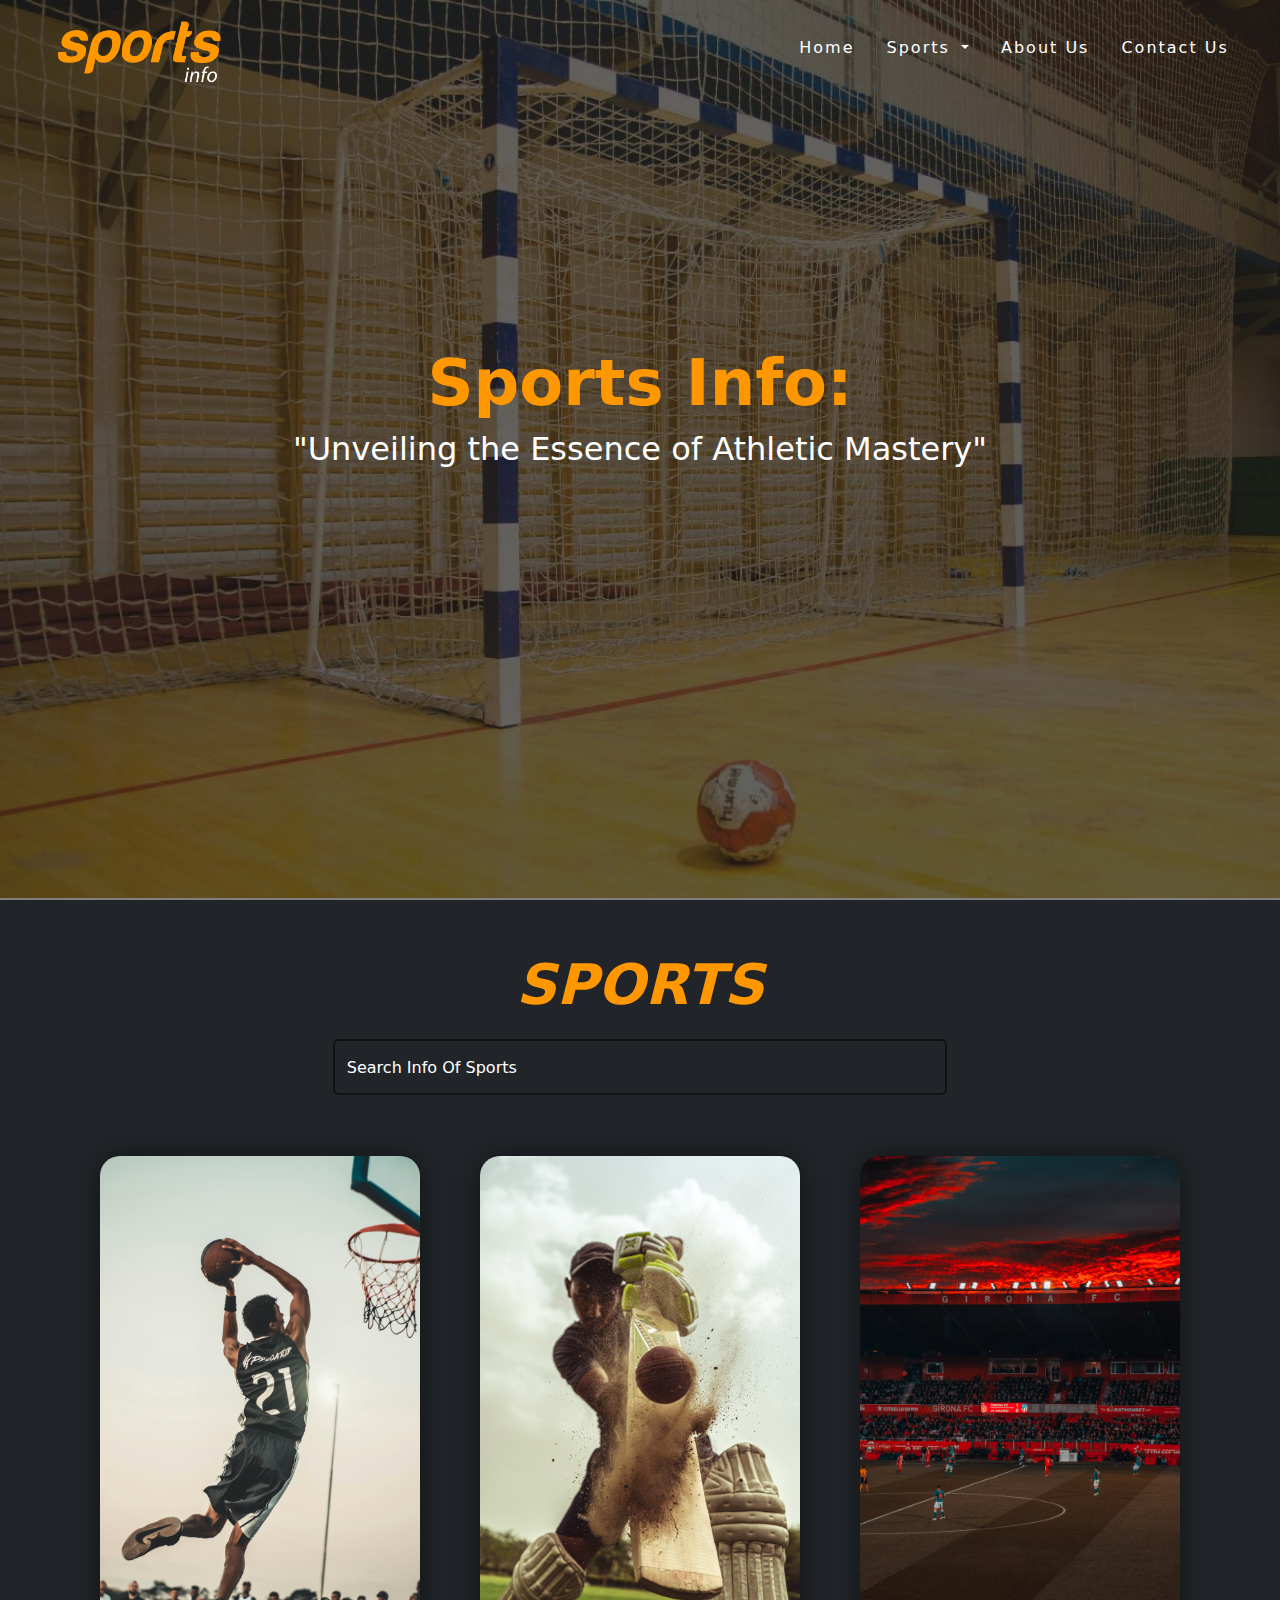
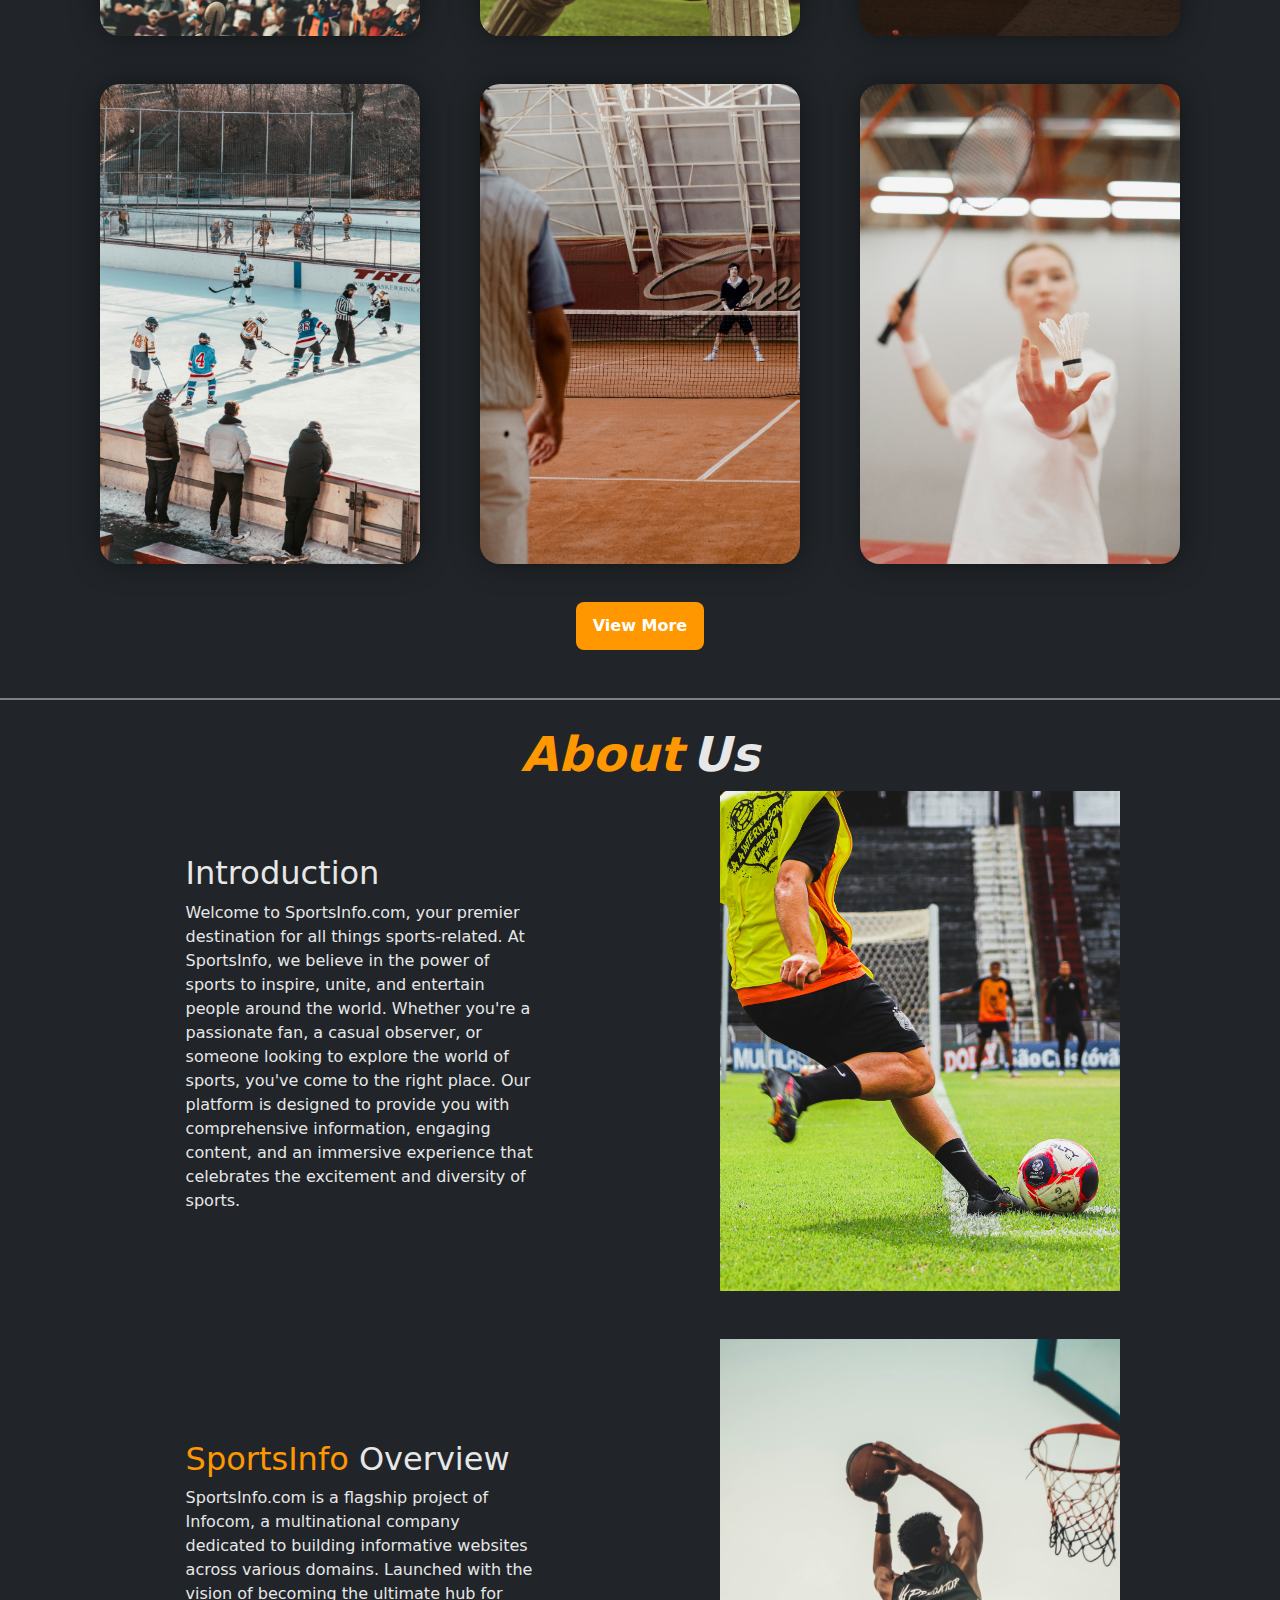
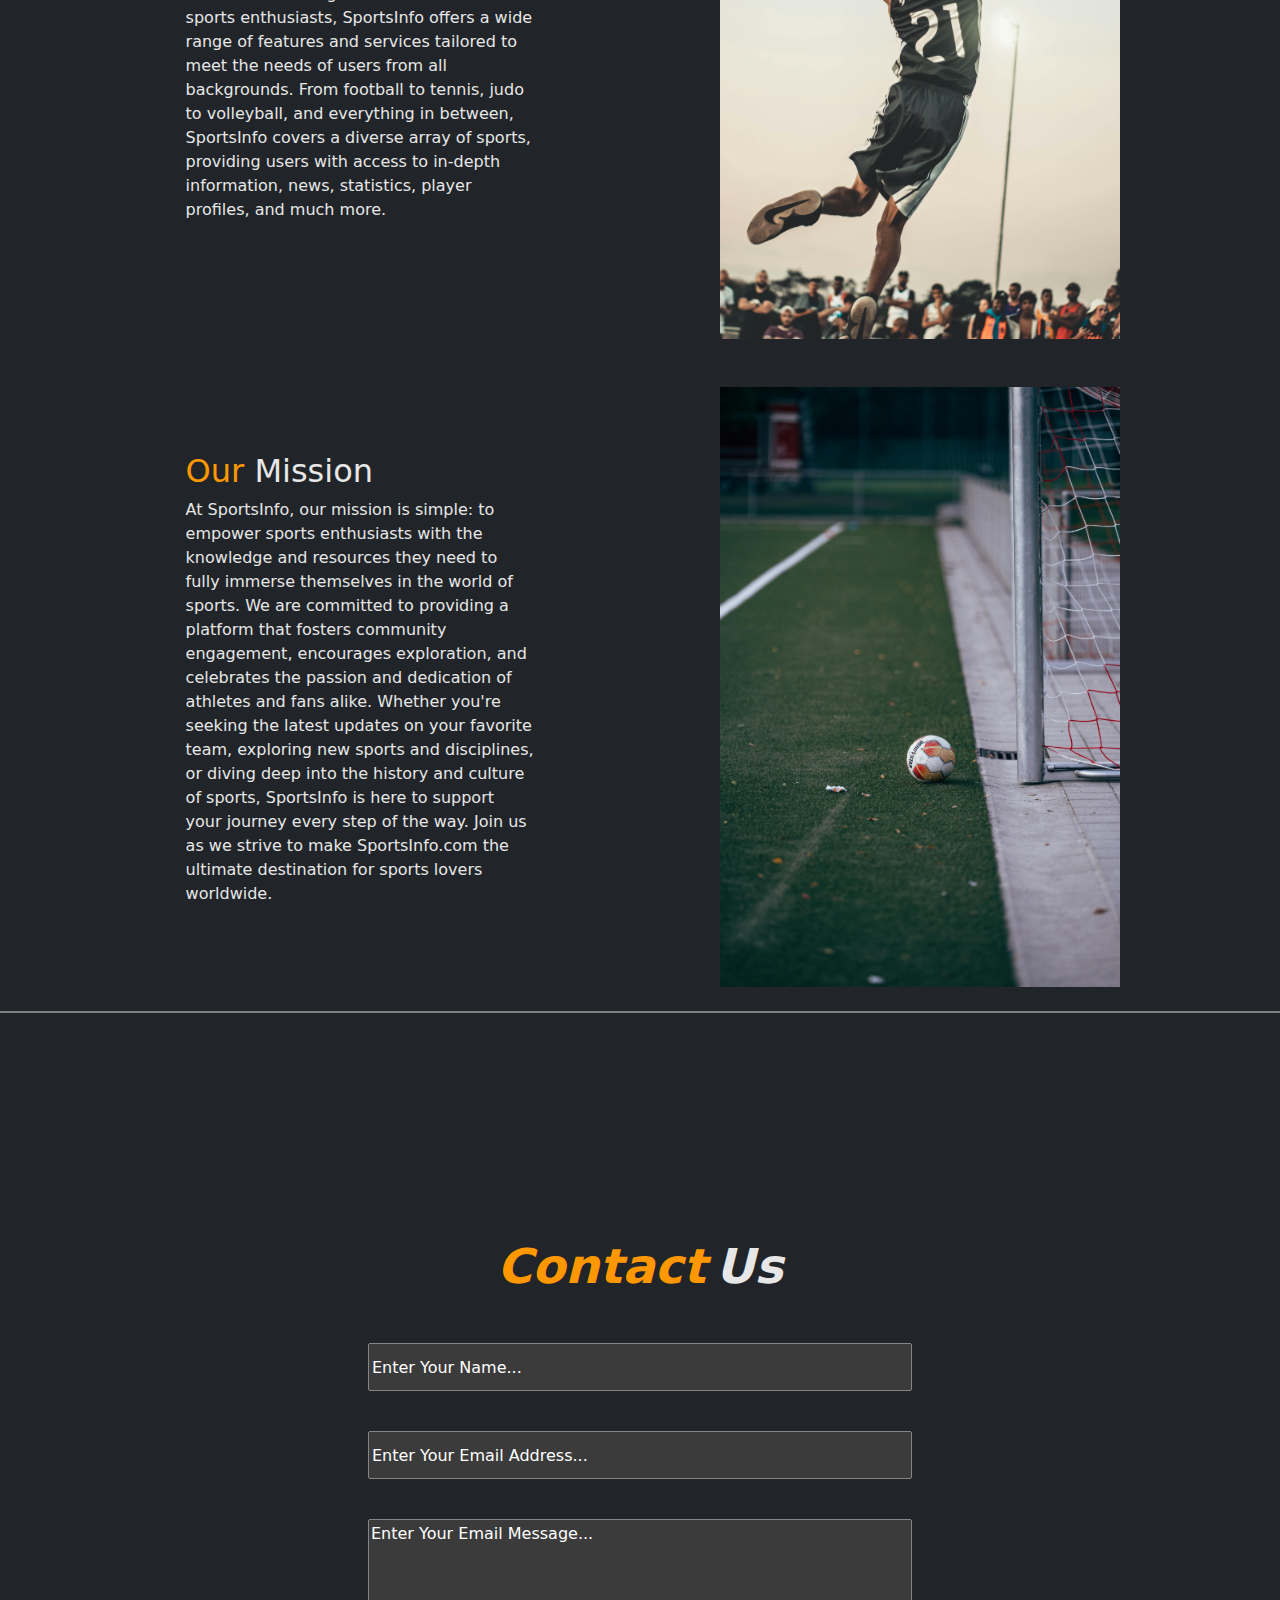
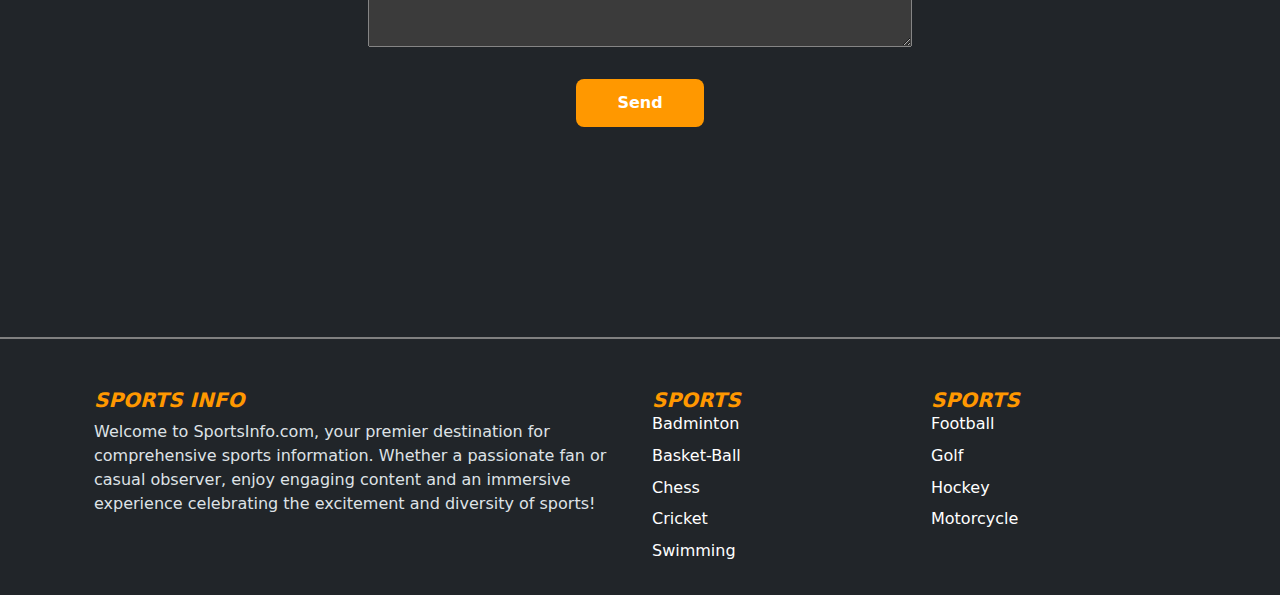
==== commit 1f037a08: "footer added" ====
--- a/index.html
+++ b/index.html
@@ -20,35 +20,35 @@
 <body data-bs-theme="dark">
     <!-- webnav start -->
     <section id="hero">
-            <nav class=" webnav">
-                <a href="./index.html" class="logo">
-                    <img src="./asset/Sportsinfo 12-01 (1).png" height="80px" width="auto" alt="logo">
-                </a>
-                <img src="./asset/hamburger menu.png" height="30em" width="30em" class="menu" id="humburger">
-
-                <ul class="webnavul">
-                    <li><a href="index.html">Home</a></li>
-                    <li class="nav-item dropdown">
-                        <a class="nav-link dropdown-toggle  " href="#" role="button" data-bs-toggle="dropdown"
-                            aria-expanded="false">
-                            Sports
-                        </a>
-                        <ul class="dropdown-menu">
-                            <li><a class="dropdown-item" href="football.html">Football</a></li>
-                            <li><a class="dropdown-item" href="hockey.html">Hockey</a></li>
-                            <li><a class="dropdown-item" href="basketball.html">Basket-Ball</a></li>
-                            <li><a class="dropdown-item" href="cricket.html">Cricket</a></li>
-                            <li><a class="dropdown-item" href="badminton.html">Badmanton</a></li>
-                            <li><a class="dropdown-item" href="motercycle.html">Motorcycle Racing</a></li>
-                            <li><a class="dropdown-item" href="golf.html">Golf</a></li>
-                            <li><a class="dropdown-item" href="chess.html">Chess</a></li>
-                            <li><a class="dropdown-item" href="swimming.html">Swimming</a></li>
-                        </ul>
-                    </li>
-                    <li><a href="#aboutus">About Us</a></li>
-                    <li><a href="#contact">Contact Us</a></li>
-                </ul>
-            </nav>
+        <nav class=" webnav">
+            <a href="./index.html" class="logo">
+                <img src="./asset/Sportsinfo 12-01 (1).png" height="80px" width="auto" alt="logo">
+            </a>
+            <img src="./asset/hamburger menu.png" height="30em" width="30em" class="menu" id="humburger">
+
+            <ul class="webnavul">
+                <li><a href="index.html">Home</a></li>
+                <li class="nav-item dropdown">
+                    <a class="nav-link dropdown-toggle  " href="#" role="button" data-bs-toggle="dropdown"
+                        aria-expanded="false">
+                        Sports
+                    </a>
+                    <ul class="dropdown-menu">
+                        <li><a class="dropdown-item" href="football.html">Football</a></li>
+                        <li><a class="dropdown-item" href="hockey.html">Hockey</a></li>
+                        <li><a class="dropdown-item" href="basketball.html">Basket-Ball</a></li>
+                        <li><a class="dropdown-item" href="cricket.html">Cricket</a></li>
+                        <li><a class="dropdown-item" href="badminton.html">Badmanton</a></li>
+                        <li><a class="dropdown-item" href="motercycle.html">Motorcycle Racing</a></li>
+                        <li><a class="dropdown-item" href="golf.html">Golf</a></li>
+                        <li><a class="dropdown-item" href="chess.html">Chess</a></li>
+                        <li><a class="dropdown-item" href="swimming.html">Swimming</a></li>
+                    </ul>
+                </li>
+                <li><a href="#aboutus">About Us</a></li>
+                <li><a href="#contact">Contact Us</a></li>
+            </ul>
+        </nav>
 
         <!-- hero-description -->
         <div class="hero-description">
@@ -64,33 +64,34 @@
     <!-- responsive nav start -->
     <div class="respnav" id="resp-nav">
         <div class="resp-head">
-          <a href="./index.html" class="logo">
-            <img src="./asset/Sportsinfo 12-01 (1).png" id="logo" height="80px" width="auto" alt="logo">
-          </a>
-          <img src="./asset/cross bar.png" height="40em" width="40em" class="cross">
+            <a href="./index.html" class="logo">
+                <img src="./asset/Sportsinfo 12-01 (1).png" id="logo" height="80px" width="auto" alt="logo">
+            </a>
+            <img src="./asset/cross bar.png" height="40em" width="40em" class="cross">
         </div>
         <ul class="respul">
-          <li><a href="index.html">Home</a></li>
-          <li class="nav-item dropdown">
-            <a class="nav-link dropdown-toggle  " href="#" role="button" data-bs-toggle="dropdown" aria-expanded="false">
-              Sports
-            </a>
-            <ul class="dropdown-menu">
-              <li><a class="dropdown-item" href="football.html">Football</a></li>
-              <li><a class="dropdown-item" href="hockey.html">Hockey</a></li>
-              <li><a class="dropdown-item" href="basketball.html">Basket-Ball</a></li>
-              <li><a class="dropdown-item" href="cricket.html">Cricket</a></li>
-              <li><a class="dropdown-item" href="badminton.html">Badmanton</a></li>
-              <li><a class="dropdown-item" href="motercycle.html">Motorcycle Racing</a></li>
-              <li><a class="dropdown-item" href="golf.html">Golf</a></li>
-              <li><a class="dropdown-item" href="chess.html">Chess</a></li>
-              <li><a class="dropdown-item" href="swimming.html">Swimming</a></li>
-            </ul>
-          </li>
-          <li><a href="./index.html" id="aboutli">About Us</a></li>
-          <li><a href="./index.html" id="contactli">Contact Us</a></li>
+            <li><a href="index.html">Home</a></li>
+            <li class="nav-item dropdown">
+                <a class="nav-link dropdown-toggle  " href="#" role="button" data-bs-toggle="dropdown"
+                    aria-expanded="false">
+                    Sports
+                </a>
+                <ul class="dropdown-menu">
+                    <li><a class="dropdown-item" href="football.html">Football</a></li>
+                    <li><a class="dropdown-item" href="hockey.html">Hockey</a></li>
+                    <li><a class="dropdown-item" href="basketball.html">Basket-Ball</a></li>
+                    <li><a class="dropdown-item" href="cricket.html">Cricket</a></li>
+                    <li><a class="dropdown-item" href="badminton.html">Badmanton</a></li>
+                    <li><a class="dropdown-item" href="motercycle.html">Motorcycle Racing</a></li>
+                    <li><a class="dropdown-item" href="golf.html">Golf</a></li>
+                    <li><a class="dropdown-item" href="chess.html">Chess</a></li>
+                    <li><a class="dropdown-item" href="swimming.html">Swimming</a></li>
+                </ul>
+            </li>
+            <li><a href="#aboutus" id="aboutli">About Us</a></li>
+            <li><a href="#contact" id="contactli">Contact Us</a></li>
         </ul>
-      </div>
+    </div>
 
     <!-- sports section -->
 
@@ -332,14 +333,14 @@
 
 
 
-    </section> 
+    </section>
 
     <!-- about us section-->
-<section id="aboutus">
-        <h2 style="text-align: center; font-size: 3rem; font-weight: bold; font-style: italic;">
+    <section id="aboutus">
+        <h2 style="text-align: center; font-size: 3rem; font-weight: bold; font-style: italic; ">
             <Span style="color: #ff9800; margin-right: 0.2em;">About</Span><span style="color: #e7e7e7;">Us</span>
         </h2>
-        <div class="aboutouter d-lg-flex justify-content-lg-evenly align-items-lg-center mt-5">
+        <div class="aboutouter d-lg-flex justify-content-lg-evenly align-items-lg-center mt-0">
             <div class="aboutcontent">
                 <h2 style="color: #e7e7e7;">
                     Introduction
@@ -410,12 +411,12 @@
             </div>
         </div>
         </div>
-    </section> 
+    </section>
 
     <!-- contact us section -->
-     
+
     <section id="contact">
-        <h2>CONTACT US</h2>
+        <h2 style="font-weight: bold; font-style: italic;"><Span style="color: #ff9800; margin-right: 0.2em;">Contact</Span><span style="color: #e7e7e7;">Us</span></h2>
 
         <form action="https://formsubmit.co/zaighamhaider8@gmail.com" method="POST">
             <input type="text" name="Name" required placeholder="Enter Your Name...">
@@ -425,130 +426,210 @@
         </form>
     </section>
 
-
-    <!-- footer section -->
-    <footer>
-        <table>
-            <tr>
-                <a href="badminton.html">
-                    <th>Badminton</th>
-                </a>
-                <a href="basketball.html">
-                    <th>Basket Ball </th>
-                </a>
-                <a href="chess.html">
-                    <th>Chess</th>
-                </a>
-            </tr>
-            <tr>
-                <a href="cricket.html">
-                    <th>Cricket</th>
-                </a>
-                <a href="football.html">
-                    <th>FootBall </th>
-                </a>
-                <a href="golf.html">
-                    <th>Golf</th>
-                </a>
-            </tr>
-            <tr>
-                <a href="hockey.html">
-                    <th>Hockey</th>
-                </a>
-                <a href="motercycle.html">
-                    <th>Motorcycle Racing </th>
-                </a>
-                <a href="swimming.html">
-                    <th>Swimming</th>
-                </a>
-            </tr>
-            <tr>
-                <a href="tennis.html">
-                    <th>Tennis</th>
-                </a>
-                <a href="vollyball.html">
-                    <th>Volley Ball </th>
-                </a>
-            </tr>
-        </table>
-    </footer> 
-
-
-
-  <!-- aroow up -->
-  <a href="#">
-    <div id="up">
-      <i class="fa-solid fa-arrow-up"></i>
-    </div>
-  </a>
-<!-- cursor  -->
-
-
-
-
-
-
-     <!-- navbar jquery start -->
-  <script>
-    $(document).ready(
-      function () {
-        $('#humburger').click(
-          function () {
-            $('.respnav').animate(
-              {
-                "right": "0%",
-  
-              }
-            );
-            $('body').css('overflow', 'hidden');
-          }
+    <!-- footer -->
+
+    <!-- <footer>
+        <div class="footeritems">
+            <h1>
+                Sports Info
+            </h1>
+            <p>
+
+                Welcome to SportsInfo.com! Your ultimate destination for comprehensive sports info, engaging content,
+                and an immersive experience. Join us and celebrate the excitement of sports!
+            </p>
+        </div>
+        <div class="footeritems">
+            <h1>
+                Sports
+            </h1>
+            <p>
+                Everyday
+            </p>
+            <p>
+                5.00 PM TO 12.00 AM
+            </p>
+        </div>
+        <div class="footeritems">
+            <h1>
+                Contact Us
+            </h1>
+            <h5>
+                <span>
+                    <img src="./icons8-location-30.png" height="20px" width="20px">
+                    <span>
+                        <span>
+                            Karachi,Pakistan
+                        </span>
+            </h5>
+            <h5>
+                <span>
+                    <img src="./icons8-phone-30.png" height="20px" width="20px">
+                    <span>
+                        <span>
+                            +92 328 2140316
+                        </span>
+            </h5>
+            <h5>
+                <span style="margin-top: 1%;">
+                    <img src="./icons8-mail-30.png" height="20px" width="20px">
+                </span>
+                <span>
+                    zaighamhaider8@gmail.com
+                </span>
+            </h5>
+
+        </div>
+    </footer> -->
+
+
+    <!-- Footer -->
+    <footer class="bg-transparent">
+        <!-- Grid container -->
+        <div class="container p-4">
+            <!--Grid row-->
+            <div class="row gap-0">
+                <!--Grid column-->
+                <div class="col-lg-6 col-md-12 mb-4 mb-md-0">
+                    <h5 class="text-uppercase" style="color: #ff9800; font-style: italic; font-weight: bold;">
+                        Sports Info
+                    </h5>
+
+                    <p>
+                        Welcome to SportsInfo.com, your premier destination for comprehensive sports information. Whether a passionate fan or casual observer, enjoy engaging content and an immersive experience celebrating the excitement and diversity of sports!
+                    </p>
+                </div>
+                <!--Grid column-->
+
+                <!--Grid column-->
+                <div class="col-lg-3 col-md-6 mb-4 mb-md-0">
+                    <h5 class="text-uppercase mb-0" style="font-weight: bold;font-style: italic; color: #ff9800;">Sports</h5>
+
+                    <ul class="list-unstyled mb-0 footer-ul">
+                        <li>
+                            <a href="./badminton.html" class="text-body">Badminton</a>
+                        </li>
+                        <li>
+                            <a href="./basketball.html" class="text-body">Basket-Ball</a>
+                        </li>
+                        <li>
+                            <a href="./chess.html" class="text-body">Chess</a>
+                        </li>
+                        <li>
+                            <a href="./cricket.html" class="text-body">Cricket</a>
+                        </li>
+                        <li>
+                            <a href="./swimming.html" class="text-body">Swimming</a>
+                        </li>
+                    </ul>
+                </div>
+                <!--Grid column-->
+
+                <!--Grid column-->
+                <div class="col-lg-3 col-md-6 mb-4 mb-md-0">
+                    <h5 class="text-uppercase mb-0" style="font-weight: bold; font-style: italic; color: #ff9800;">Sports</h5>
+
+                    <ul class="list-unstyled footer-ul">
+                        <li>
+                            <a href="./football.html" class="text-body">Football</a>
+                        </li>
+                        <li>
+                            <a href="./golf.html" class="text-body">Golf</a>
+                        </li>
+                        <li>
+                            <a href="./hockey.html" class="text-body">Hockey</a>
+                        </li>
+                        <li>
+                            <a href="./motercycle.html" class="text-body">Motorcycle</a>
+                        </li>
+                    </ul>
+                </div>
+                <!--Grid column-->
+            </div>
+            <!--Grid row-->
+        </div>
+        <!-- Grid container -->
+
+    </footer>
+
+
+
+    <!-- aroow up -->
+    <a href="#">
+        <div id="up">
+            <i class="fa-solid fa-arrow-up"></i>
+        </div>
+    </a>
+    <!-- cursor  -->
+
+
+
+
+
+
+    <!-- navbar jquery start -->
+    <script>
+        $(document).ready(
+            function () {
+                $('#humburger').click(
+                    function () {
+                        $('.respnav').animate(
+                            {
+                                "right": "0%",
+
+                            }
+                        );
+                        $('body').css('overflow', 'hidden');
+                    }
+                );
+                $(".cross").click(
+                    function () {
+                        $('.respnav').animate(
+                            {
+                                "right": "-100%",
+
+                            }
+                        );
+                        $('body').css('overflow', 'visible');
+                    }
+                )
+                $("#aboutli").click(
+                    function () {
+                        $('.respnav').animate(
+                            {
+                                "right": "-100%",
+
+                            }, 1000
+                        );
+                        $('body').css('overflow', 'visible');
+                    }
+                );
+                $("#contactli").click(
+                    function () {
+                        $('.respnav').animate(
+                            {
+                                "right": "-100%",
+
+                            }, 1000
+                        );
+                        $('body').css('overflow', 'visible');
+                    }
+                );
+                // grid view more view less btn
+                $('.view-more').click(function () {
+                    $('#more-grids').show()
+                    $(this).hide()
+                })
+                $('.view-less').click(function () {
+                    $('#more-grids').hide()
+                    $('.view-more').show()
+                })
+            }
         );
-        $(".cross").click(
-          function () {
-            $('.respnav').animate(
-              {
-                "right": "-100%",
-  
-              }
-            );
-            $('body').css('overflow', 'visible');
-          }
-        )
-        $("#aboutli").click(
-          function () {
-            $('.respnav').animate(
-              {
-                "right": "-100%",
-  
-              }, 1000
-            )
-          }
-        );
-        $("#contactli").click(
-          function () {
-            $('.respnav').animate(
-              {
-                "right": "-100%",
-  
-              }, 1000
-            )
-          }
-        );
-        // grid view more view less btn
-        $('.view-more').click(function () {
-          $('#more-grids').show()
-          $(this).hide()
-        })
-        $('.view-less').click(function () {
-          $('#more-grids').hide()
-          $('.view-more').show()
-        })
-      }
-    );
-  
-  
-  </script>
-<script src="main.js"></script>
+
+
+    </script>
+    <script src="main.js"></script>
 </body>
 
 </html>--- a/style.css
+++ b/style.css
@@ -245,9 +245,10 @@
 }
 
 #sports h2 {
-    text-shadow: 0px 0px 8px 2px #ff9800;
     font-style: italic;
     font-size: 3.5rem;
+    font-weight: bold;
+    color: #ff9800;
 }
 
 .search-bar {
@@ -510,19 +511,25 @@
 }
 
 /* footer */
-footer{
-    width: 100%;
-    height: 30vh;
-}
-table{
-    width: 100%;
-    text-align: center;
-    height: 100%;
-    color: #fff !important;
-}
-table a, th{
-    font-weight: 200 !important;
-}
+.footer-ul a{
+    color: #fff !important;   
+    transition: 0.6s !important;
+}
+.footer-ul a:hover{
+    text-decoration: underline !important;
+}
+.footer-ul li{
+margin-bottom: 3% !important;
+}
+@media(max-width:770px){
+    footer{
+        text-align: center !important;
+    }
+    .footer-ul li{
+        margin-bottom: 3% !important;
+        }
+}
+
 
 /* scroll bar */
 
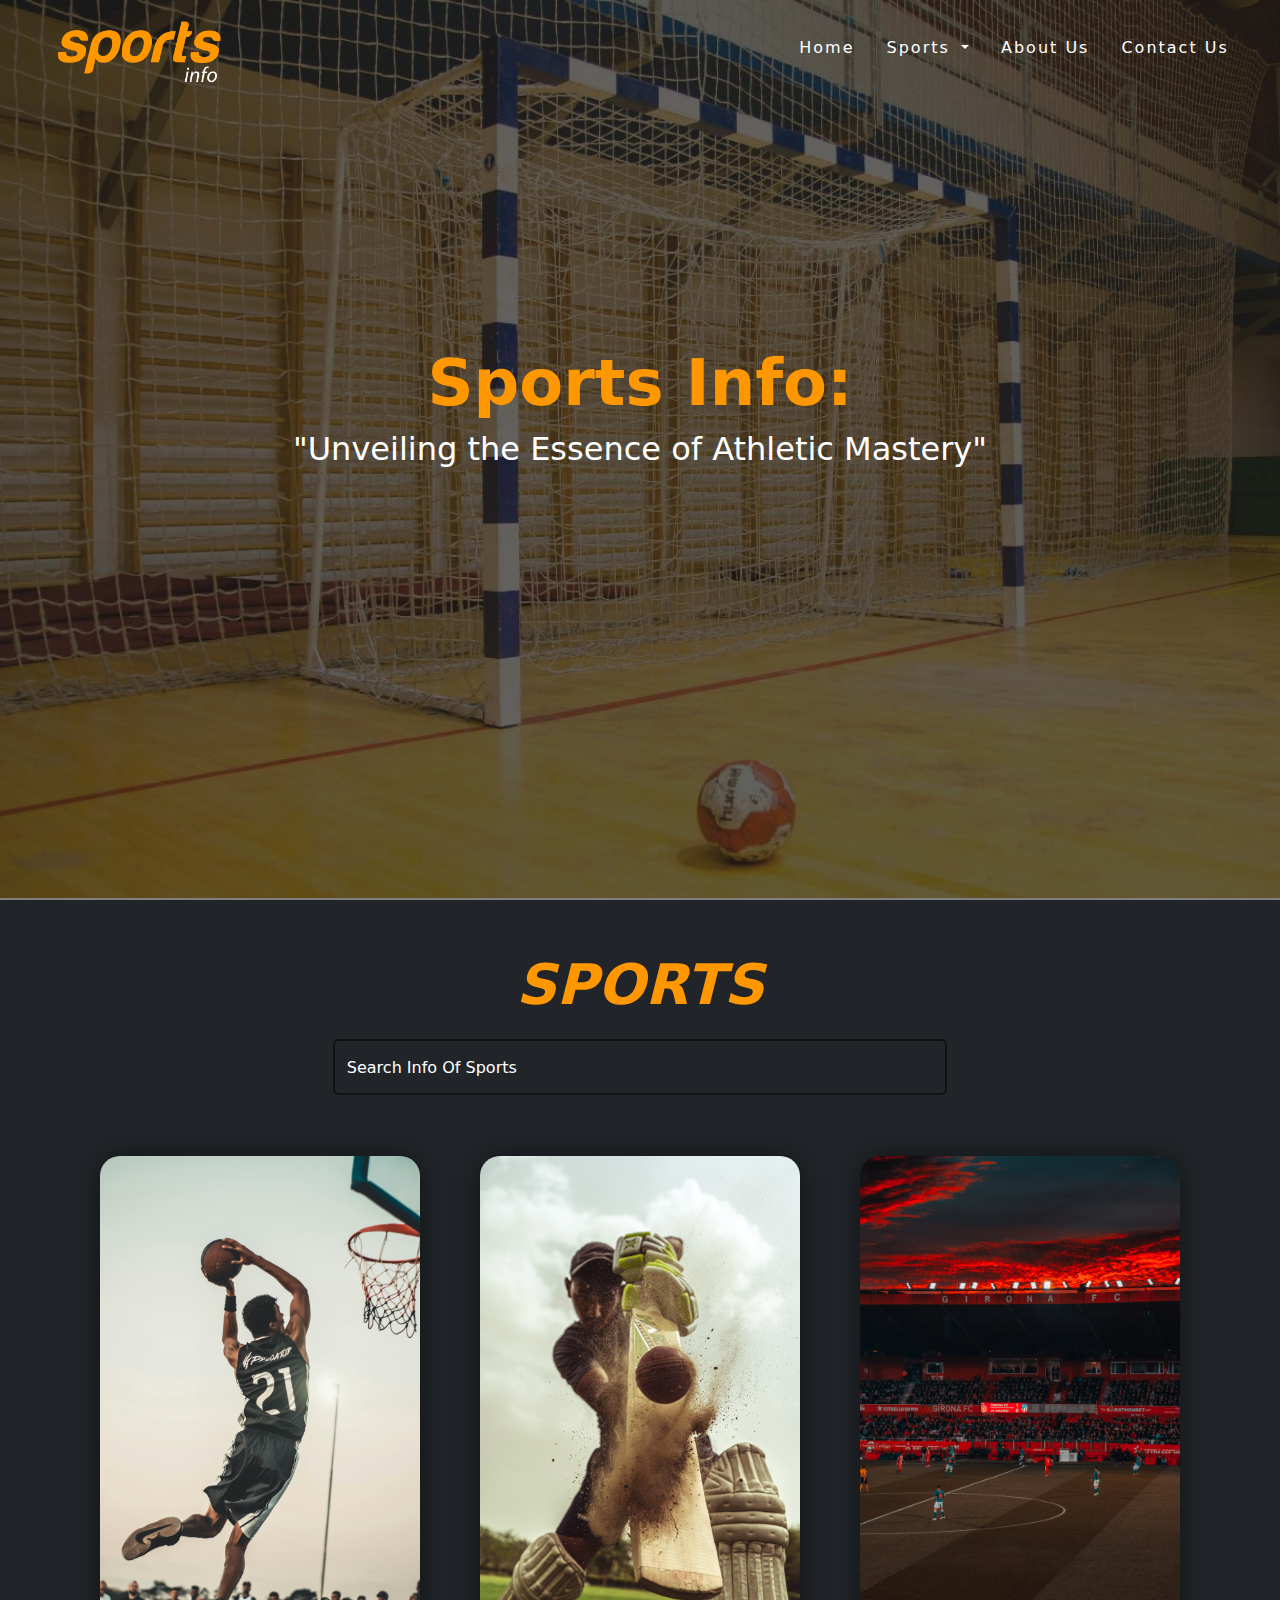
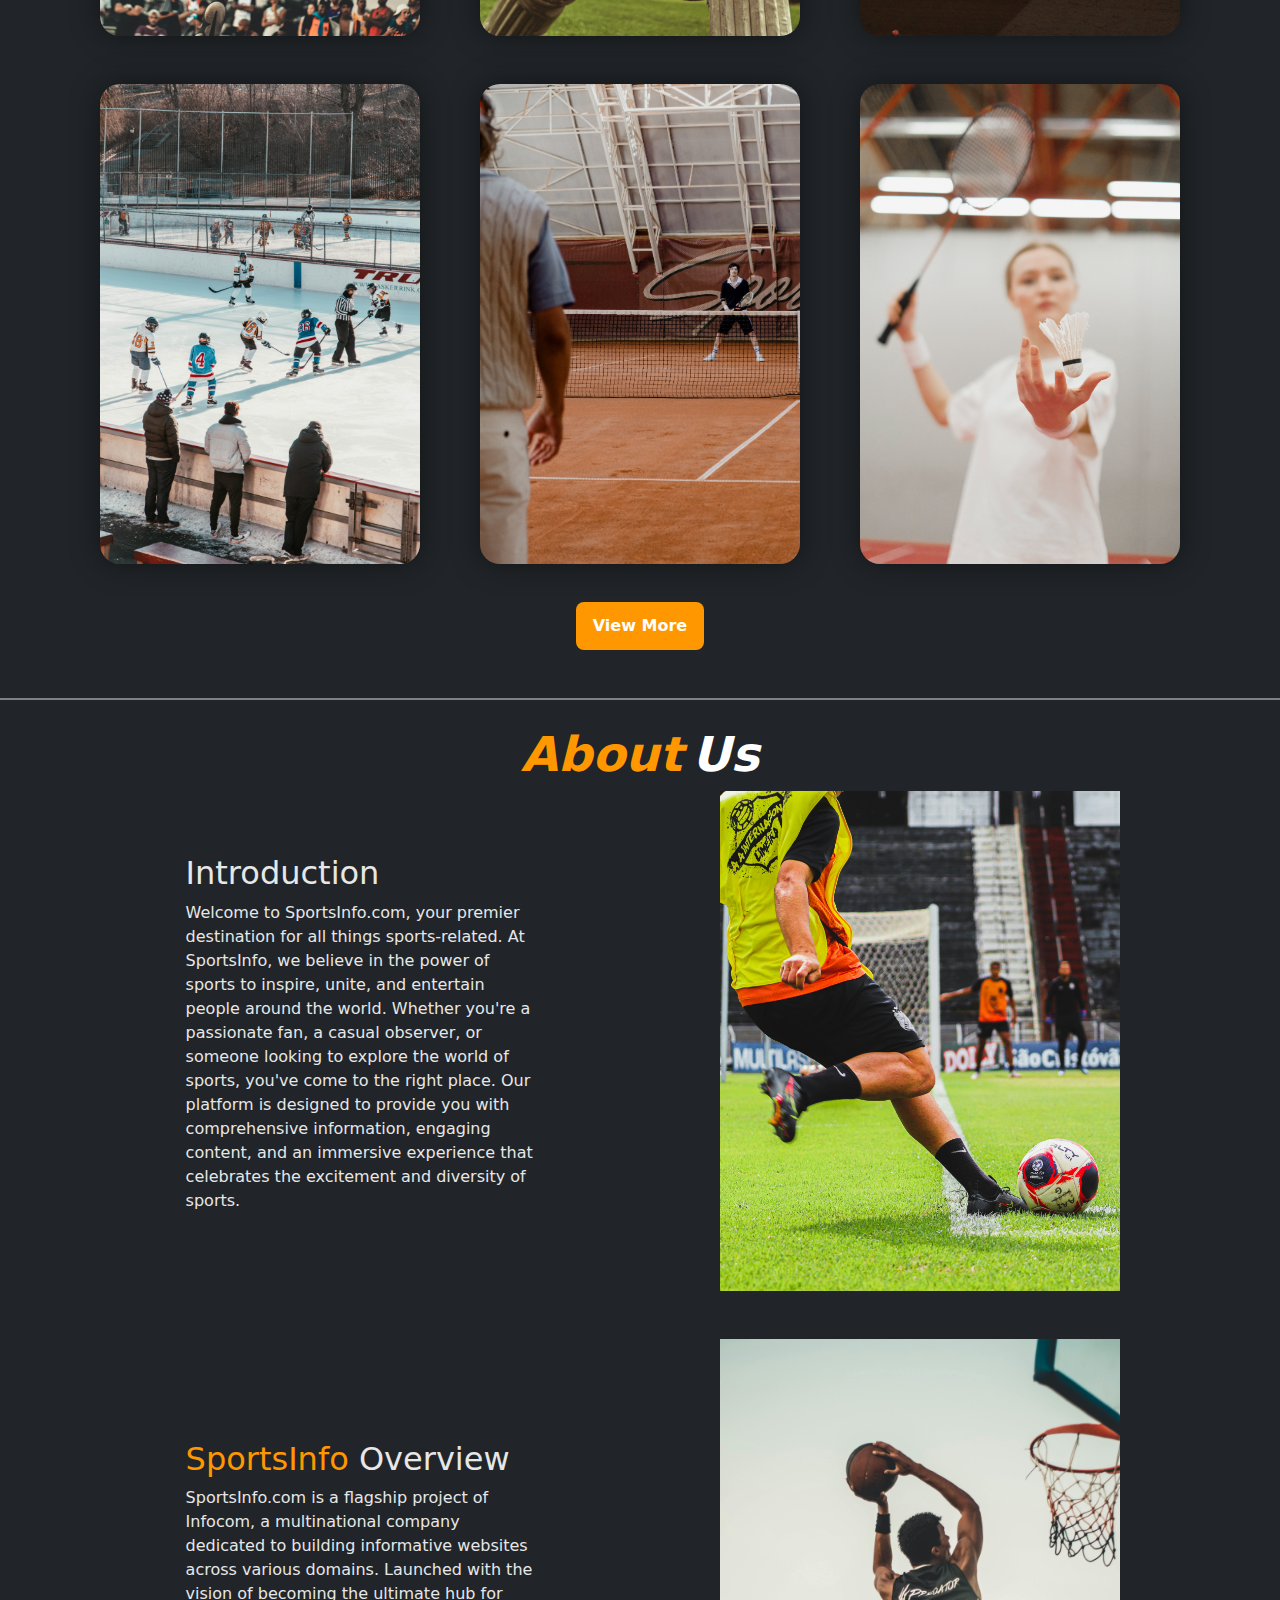
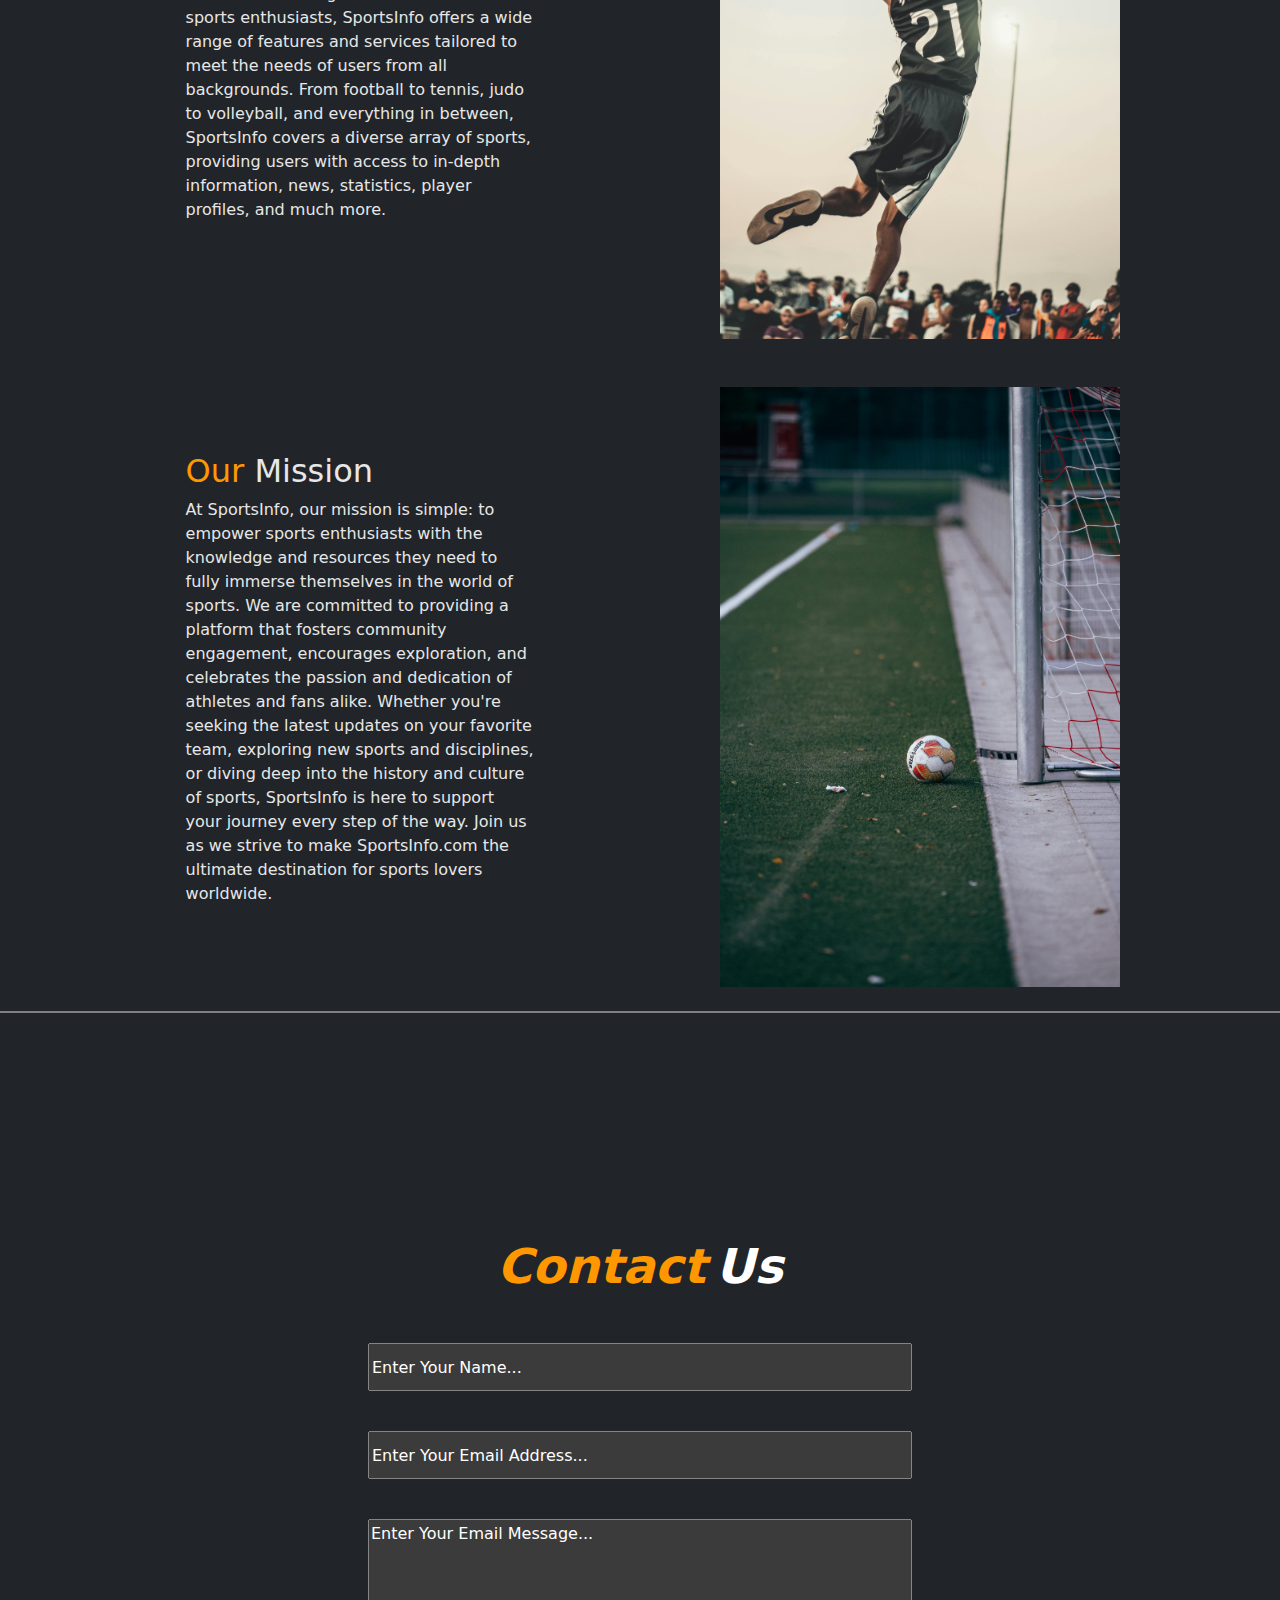
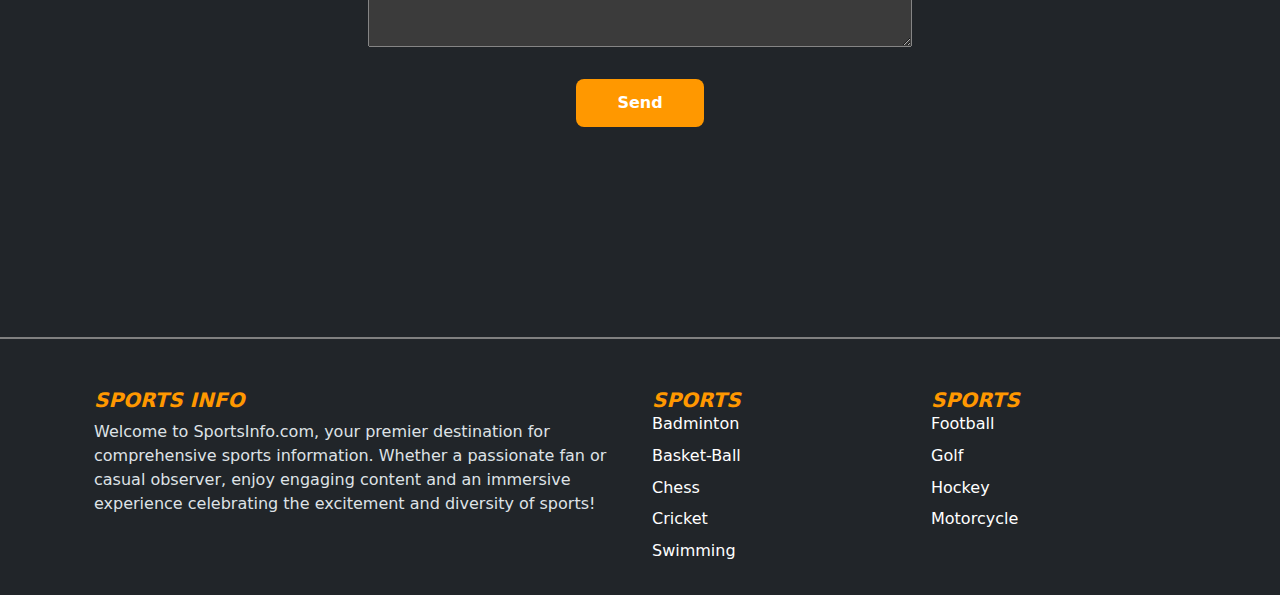
==== commit 64522498: "f-c" ====
--- a/index.html
+++ b/index.html
@@ -338,7 +338,7 @@
     <!-- about us section-->
     <section id="aboutus">
         <h2 style="text-align: center; font-size: 3rem; font-weight: bold; font-style: italic; ">
-            <Span style="color: #ff9800; margin-right: 0.2em;">About</Span><span style="color: #e7e7e7;">Us</span>
+            <Span style="color: #ff9800; margin-right: 0.2em;">About</Span><span style="color: #fff;">Us</span>
         </h2>
         <div class="aboutouter d-lg-flex justify-content-lg-evenly align-items-lg-center mt-0">
             <div class="aboutcontent">
@@ -416,7 +416,7 @@
     <!-- contact us section -->
 
     <section id="contact">
-        <h2 style="font-weight: bold; font-style: italic;"><Span style="color: #ff9800; margin-right: 0.2em;">Contact</Span><span style="color: #e7e7e7;">Us</span></h2>
+        <h2 style="font-weight: bold; font-style: italic;"><Span style="color: #ff9800; margin-right: 0.2em;">Contact</Span><span style="color: #fff;">Us</span></h2>
 
         <form action="https://formsubmit.co/zaighamhaider8@gmail.com" method="POST">
             <input type="text" name="Name" required placeholder="Enter Your Name...">
